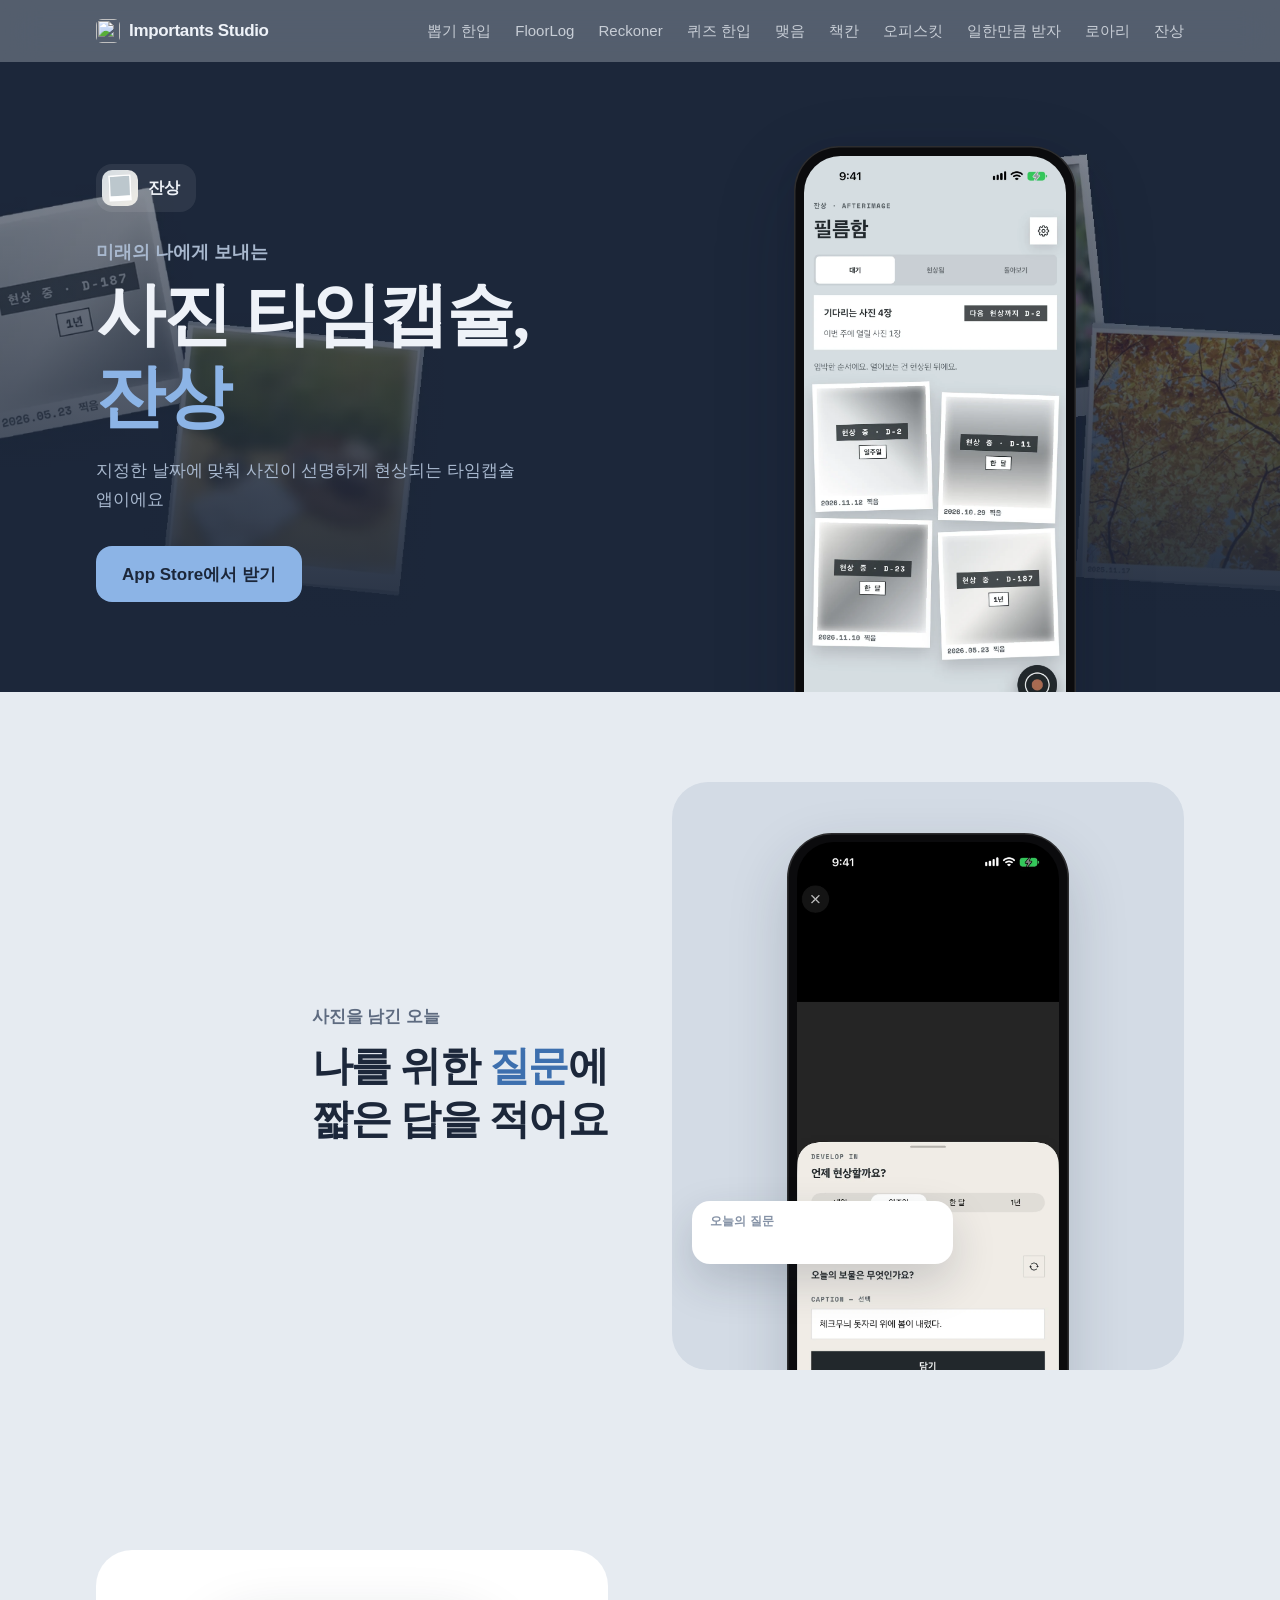
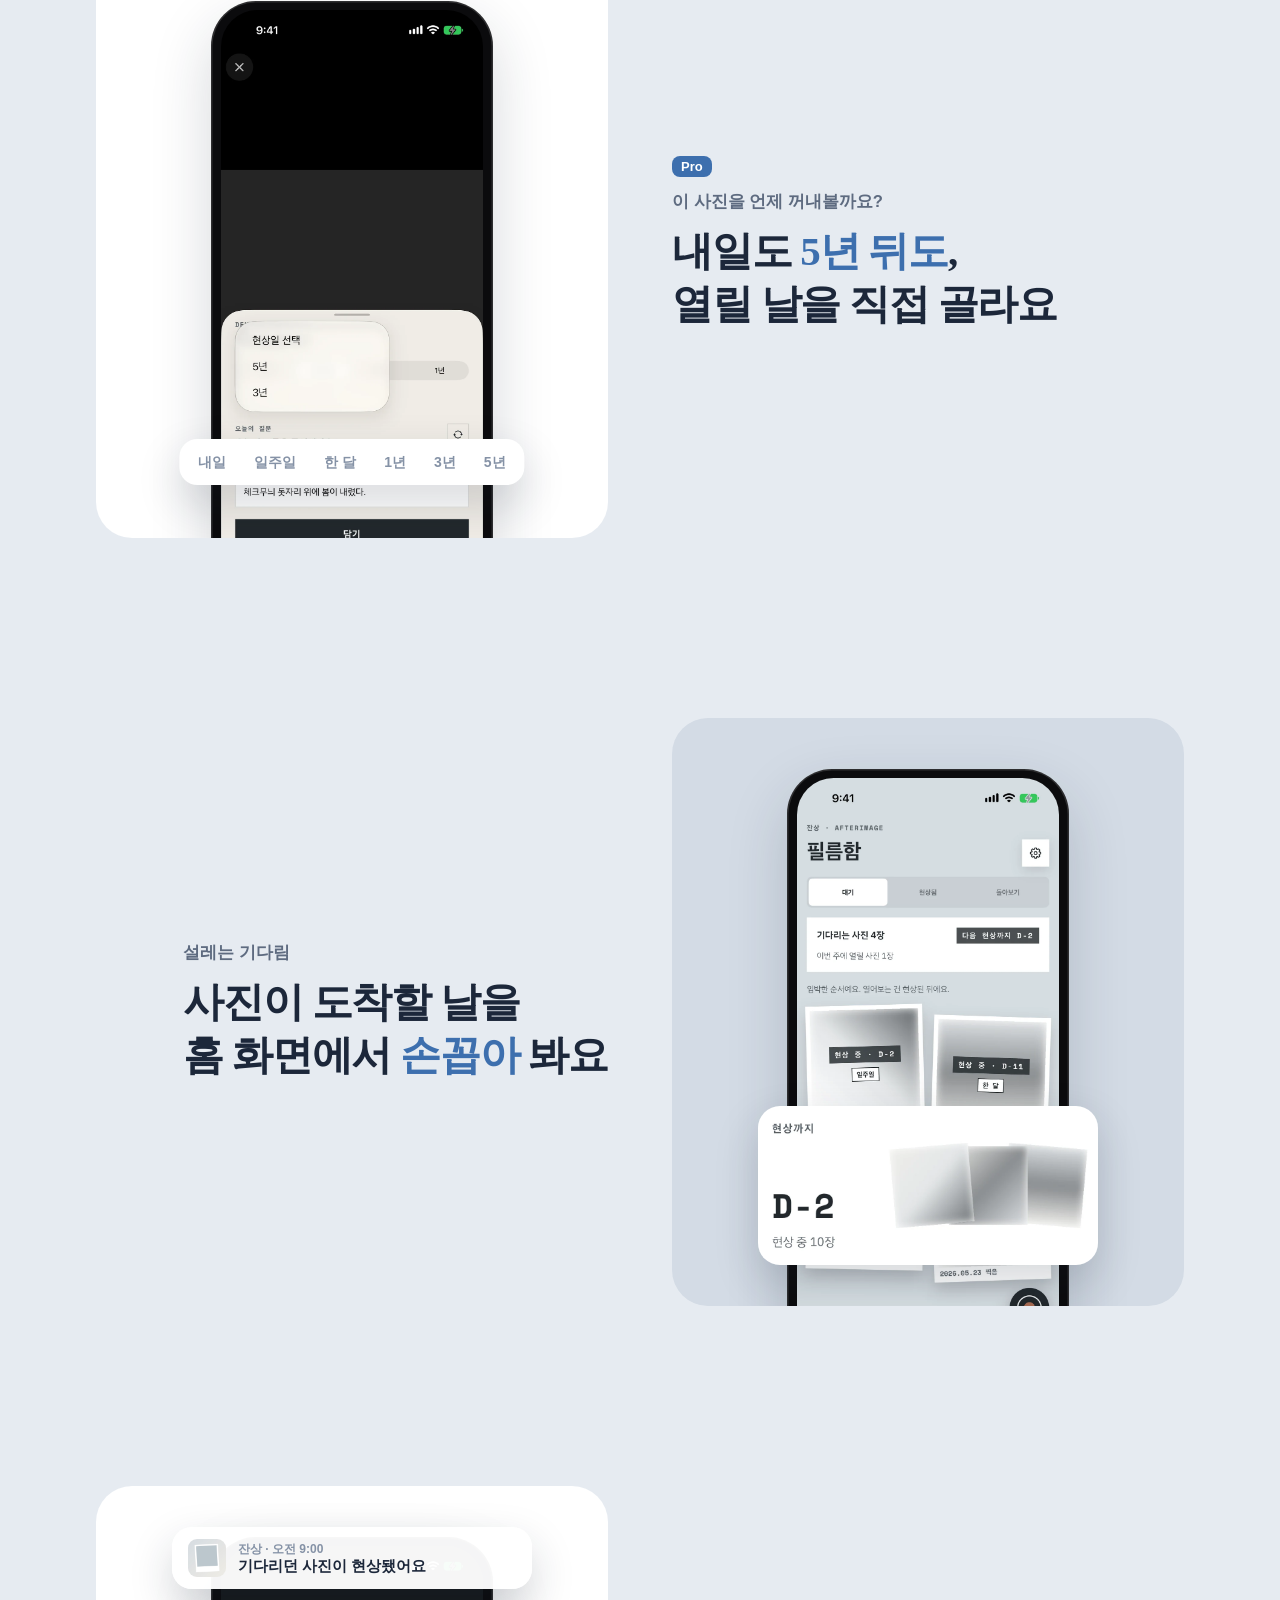
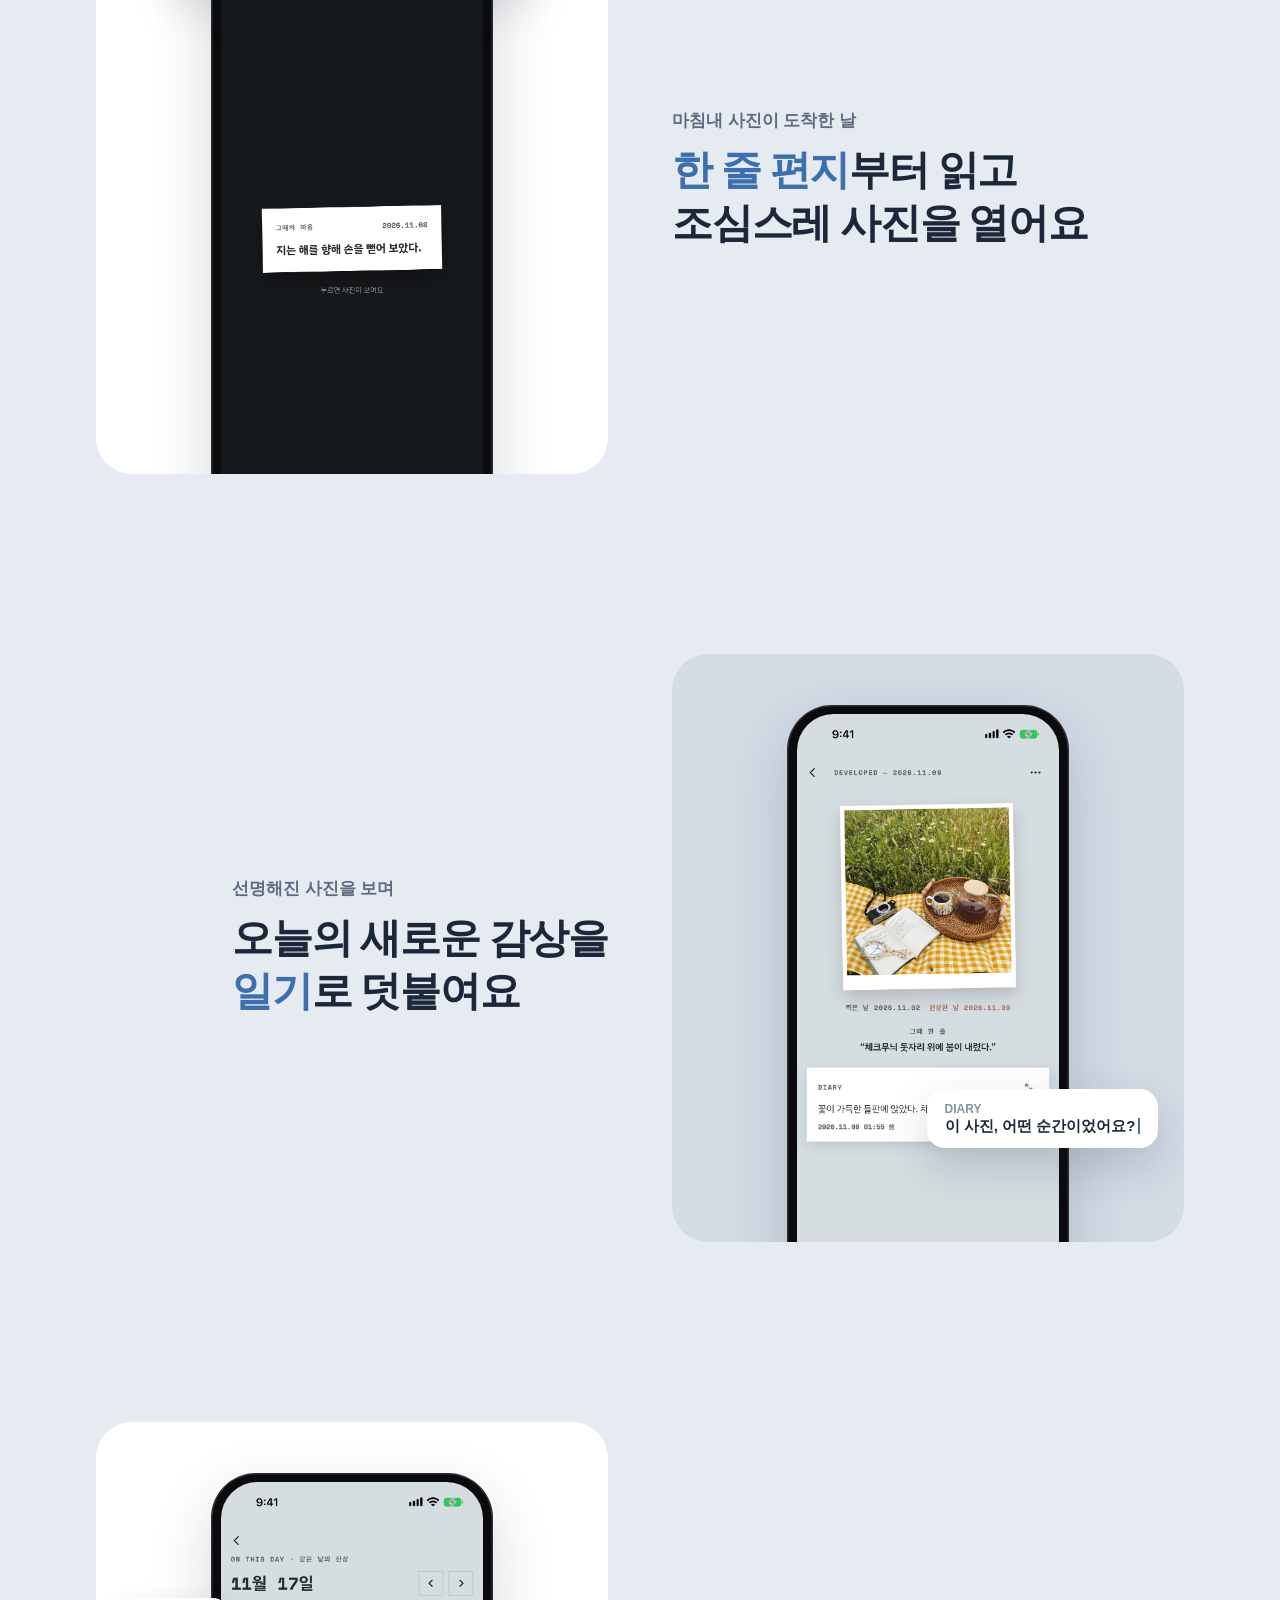
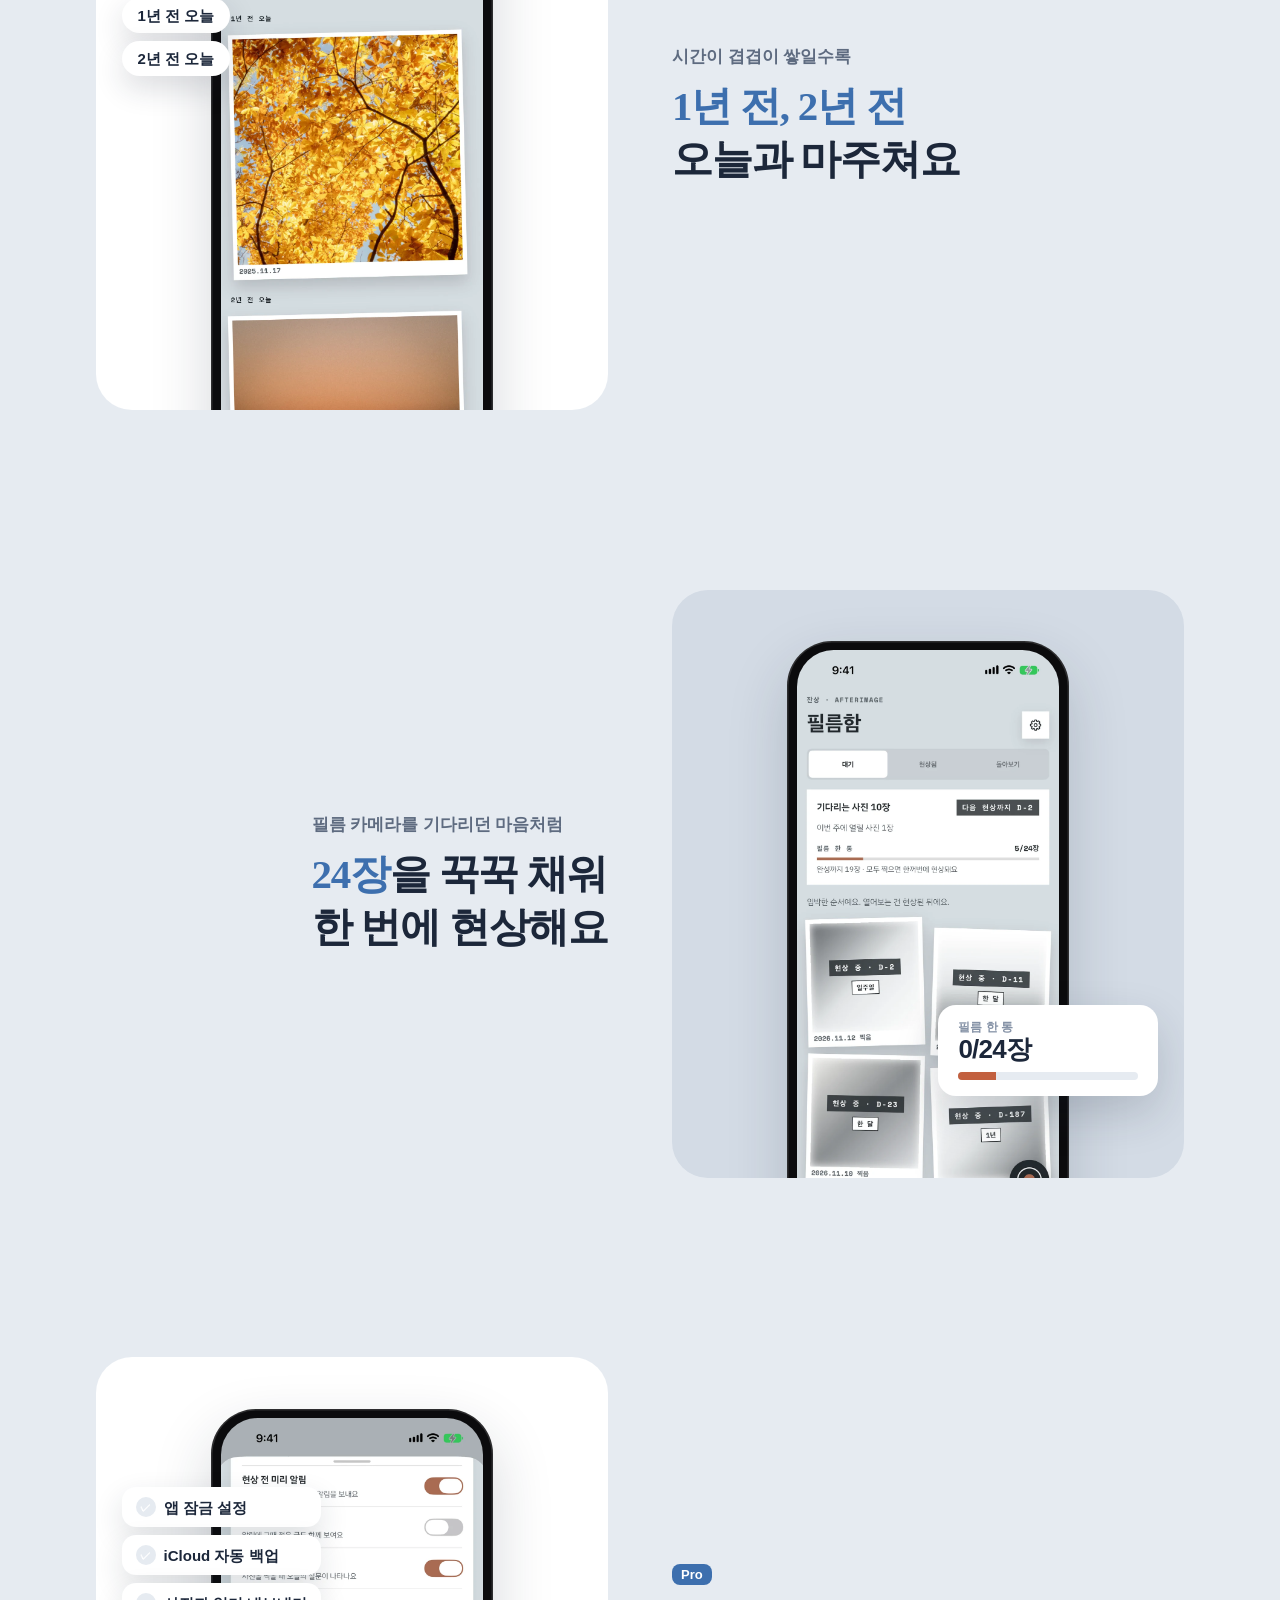
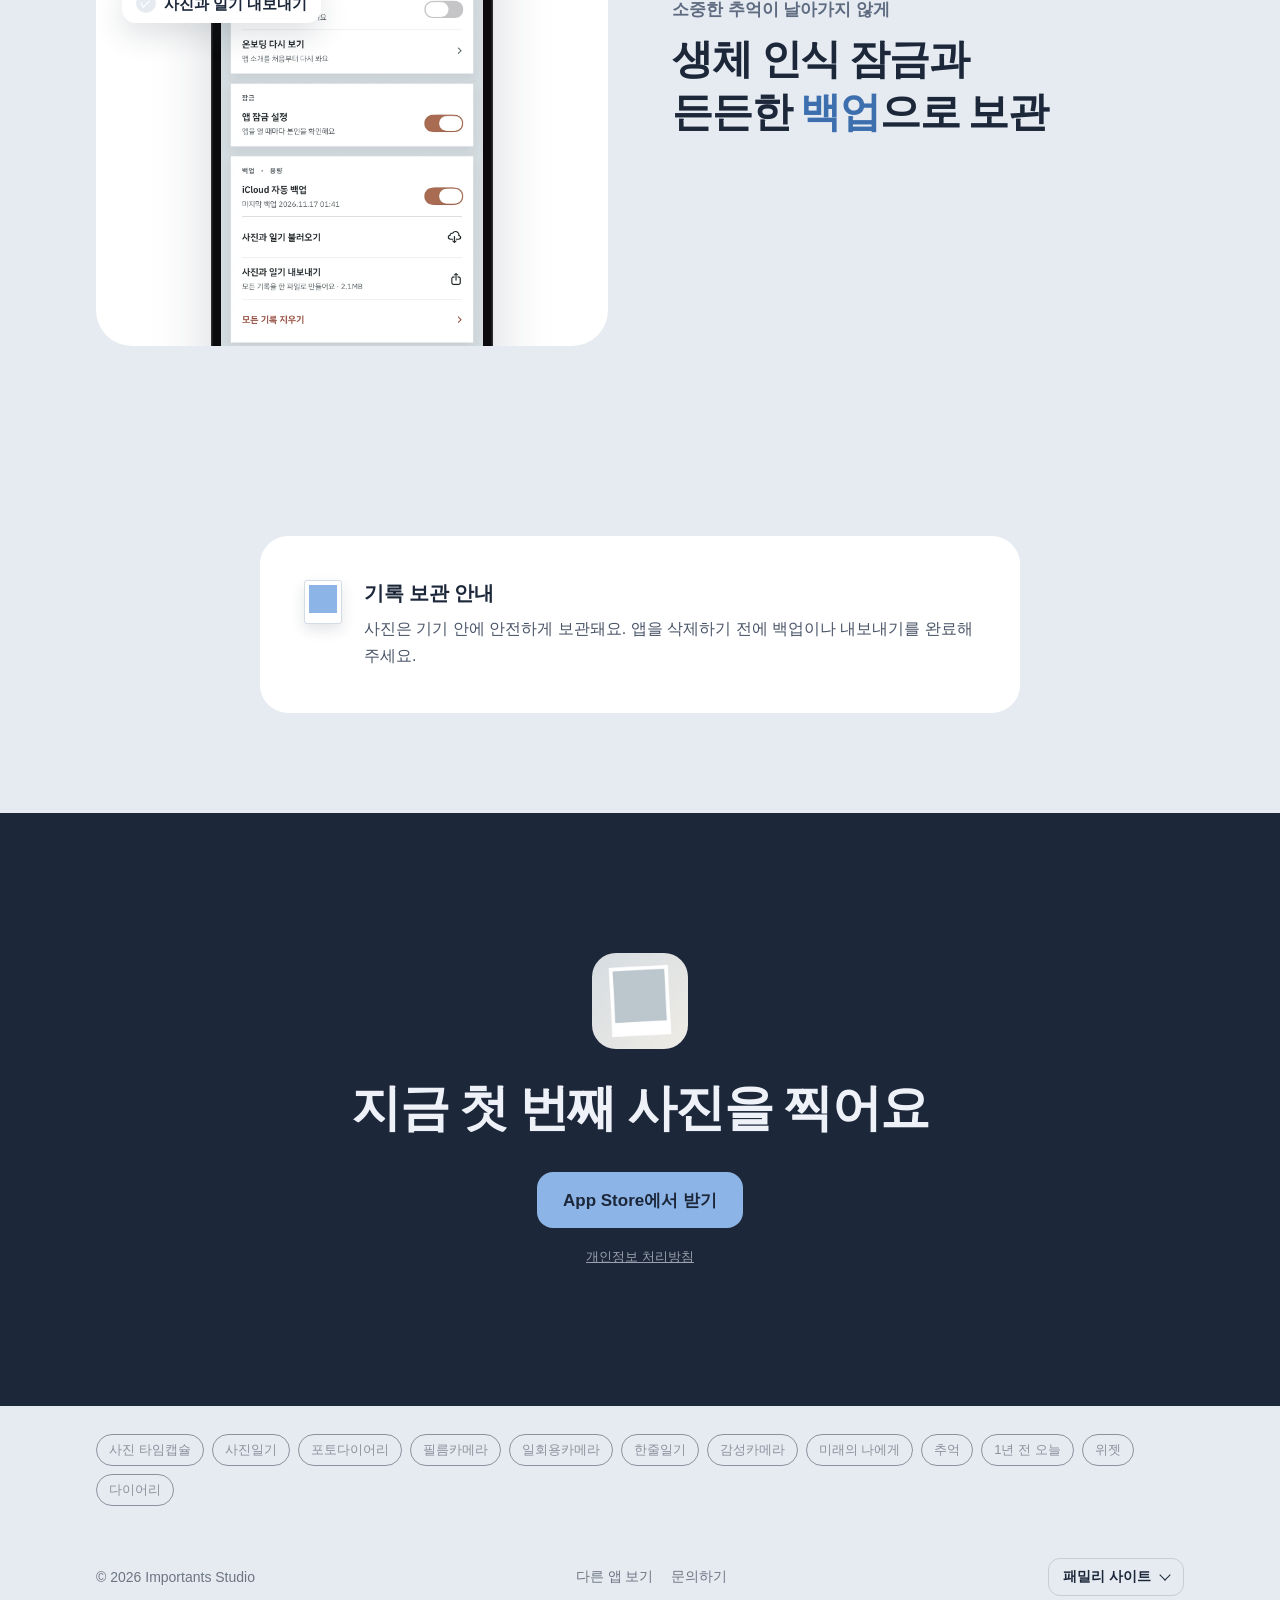
==== docs/afterimage/index.html @ 73d9b37a "잔상 소개 페이지 추가: 스토어 1.4.0 스크린샷과 같은 문장·화면, 첫 화면 헤더 배너 영상(로고 뺀 판), 현상(흐림→선명) 등장, 구간마다 움직임(오늘의 질문·기간·위젯·알" ====
<!doctype html><html lang="ko"><head><meta charset="utf-8"><meta name="viewport" content="width=device-width,initial-scale=1">
<title>사진 타임캡슐·사진일기·필름카메라 - 잔상</title><meta name="description" content="지정한 날짜에 사진이 현상되는 타임캡슐 앱이에요. 사진과 일기를 남기고 정해진 날에 확인해요."><link rel="canonical" href="https://apps.importants-studio.com/afterimage/"><meta name="robots" content="index,follow,max-image-preview:large">
<link rel="icon" href="/favicon.png" sizes="192x192"><link rel="icon" href="/favicon.ico" sizes="any"><link rel="apple-touch-icon" href="/apple-touch-icon.png"><link rel="alternate" type="application/rss+xml" title="Importants Studio" href="https://apps.importants-studio.com/rss.xml">
<meta name="google-site-verification" content="koOMRo2JDy2tYC3209-hGt-GuuK_Lr7ivLuVERYfKBc">
<meta name="naver-site-verification" content="a9b602e1286b3ce70b0e9754a7afbd7effcd1ab8">
<meta property="og:type" content="website"><meta property="og:locale" content="ko_KR"><meta property="og:site_name" content="Importants Studio"><meta property="og:title" content="사진 타임캡슐·사진일기·필름카메라 - 잔상"><meta property="og:description" content="지정한 날짜에 사진이 현상되는 타임캡슐 앱이에요. 사진과 일기를 남기고 정해진 날에 확인해요."><meta property="og:url" content="https://apps.importants-studio.com/afterimage/">
<meta property="og:image" content="https://apps.importants-studio.com/afterimage/og.png"><meta property="og:image:width" content="1200"><meta property="og:image:height" content="630"><meta name="twitter:card" content="summary_large_image"><meta name="twitter:title" content="사진 타임캡슐·사진일기·필름카메라 - 잔상"><meta name="twitter:description" content="지정한 날짜에 사진이 현상되는 타임캡슐 앱이에요. 사진과 일기를 남기고 정해진 날에 확인해요."><meta name="twitter:image" content="https://apps.importants-studio.com/afterimage/og.png">
<meta name="keywords" content="사진 타임캡슐, 사진일기, 포토다이어리, 필름카메라, 일회용카메라, 한줄일기, 감성카메라, 미래의 나에게, 추억, 1년 전 오늘, 위젯, 다이어리"><script type="application/ld+json">{"@context": "https://schema.org", "@type": "SoftwareApplication", "name": "잔상 - 타임캡슐, 사진일기", "alternateName": "잔상", "operatingSystem": "iOS", "applicationCategory": "PhotographyApplication", "description": "지정한 날짜에 사진이 현상되는 타임캡슐 앱이에요. 사진과 일기를 남기고 정해진 날에 확인해요.", "keywords": "사진 타임캡슐, 사진일기, 포토다이어리, 필름카메라, 일회용카메라, 한줄일기, 감성카메라, 미래의 나에게, 추억, 1년 전 오늘, 위젯, 다이어리", "image": "https://apps.importants-studio.com/afterimage/icon.png", "screenshot": ["https://apps.importants-studio.com/afterimage/s1_pending.webp", "https://apps.importants-studio.com/afterimage/s1_fan.webp"], "url": "https://apps.importants-studio.com/afterimage/", "installUrl": "https://apps.apple.com/kr/app/%EC%9E%94%EC%83%81-%ED%83%80%EC%9E%84%EC%BA%A1%EC%8A%90-%EC%82%AC%EC%A7%84%EC%9D%BC%EA%B8%B0/id6779294228", "publisher": {"@type": "Organization", "name": "Importants Studio", "url": "https://apps.importants-studio.com"}, "offers": {"@type": "Offer", "price": "0", "priceCurrency": "KRW"}, "aggregateRating": {"@type": "AggregateRating", "ratingValue": 5, "ratingCount": 1, "bestRating": 5, "worstRating": 1}}</script><script type="application/ld+json">{"@context": "https://schema.org", "@type": "BreadcrumbList", "itemListElement": [{"@type": "ListItem", "position": 1, "name": "Importants Studio", "item": "https://apps.importants-studio.com/"}, {"@type": "ListItem", "position": 2, "name": "잔상", "item": "https://apps.importants-studio.com/afterimage/"}]}</script>
<meta name="apple-itunes-app" content="app-id=6779294228">
<script async src="https://www.googletagmanager.com/gtag/js?id=G-YR3RMTS5JD"></script><script>window.dataLayer=window.dataLayer||[];function gtag(){dataLayer.push(arguments)}gtag("js",new Date());gtag("config","G-YR3RMTS5JD");</script><style>*{box-sizing:border-box}html{scroll-behavior:smooth}body{margin:0;-webkit-font-smoothing:antialiased;word-break:keep-all;overflow-x:hidden}
a{color:inherit;text-decoration:none}img{display:block;max-width:100%}.in{max-width:1200px;margin:0 auto;padding:0 clamp(20px,5vw,56px)}
nav{position:sticky;top:0;z-index:30;backdrop-filter:saturate(180%) blur(18px);-webkit-backdrop-filter:saturate(180%) blur(18px)}
.brand{display:inline-flex;align-items:center;gap:9px}.brand img{width:24px;height:24px;border-radius:6px}nav .in{display:flex;align-items:center;justify-content:space-between;height:62px}nav b{font-size:17px;letter-spacing:-.02em}nav .links{display:flex;gap:24px;font-size:15px;opacity:.75}
.phone{position:relative;width:var(--w,280px);height:auto!important;align-self:flex-start;justify-self:center;aspect-ratio:1320/2868;border-radius:calc(var(--w,280px)*.16);background:#0b0b0d;padding:calc(var(--w,280px)*.034);box-shadow:0 30px 80px rgba(17,24,39,.22),0 8px 20px rgba(17,24,39,.10);flex:none}
.phone img{width:100%;height:100%;object-fit:cover;border-radius:calc(var(--w,280px)*.13)}.phone.land{aspect-ratio:2868/1320;border-radius:calc(var(--w,280px)*.075);padding:calc(var(--w,280px)*.016)}.phone.land img{border-radius:calc(var(--w,280px)*.06)}.phone:before{content:"";position:absolute;inset:0;border-radius:inherit;box-shadow:inset 0 0 0 1.5px rgba(255,255,255,.14);pointer-events:none}.photo{max-width:1088px;width:calc(100% - 2*clamp(20px,5vw,56px));margin:0 auto clamp(64px,8vw,110px);border-radius:clamp(24px,3vw,40px);overflow:hidden;aspect-ratio:21/9}.photo img{width:100%;height:100%;object-fit:cover}@media(max-width:700px){.photo{aspect-ratio:4/3}}.kw{display:flex;flex-wrap:wrap;gap:8px;padding-top:28px;padding-bottom:8px}.kw span{font-size:13px;padding:6px 12px;border-radius:999px;border:1px solid currentColor;opacity:.45}.fx{position:absolute;z-index:3;font-weight:800;font-size:15px;line-height:1;padding:10px 15px;border-radius:999px;background:#fff;color:#1b1b1b;box-shadow:0 8px 22px rgba(0,0,0,.12);white-space:nowrap;animation:fxbob 4.6s ease-in-out infinite}@keyframes fxbob{0%,100%{transform:translateY(0) rotate(-2deg)}50%{transform:translateY(-12px) rotate(2deg)}}@keyframes fxpop{0%{opacity:0;transform:scale(.4)}70%{transform:scale(1.08)}100%{opacity:1;transform:none}}@media(max-width:640px){.fx{font-size:12px;padding:8px 11px}.hstats{display:grid!important;grid-template-columns:repeat(3,1fr);gap:12px!important}.hstats b{font-size:16px!important}.hstats span{font-size:12px!important}}.fade{-webkit-mask-image:linear-gradient(#000 70%,transparent);mask-image:linear-gradient(#000 70%,transparent)}
.btn{display:inline-flex;align-items:center;justify-content:center;height:56px;padding:0 26px;border-radius:16px;font-weight:700;font-size:17px;transition:transform .15s;cursor:pointer;border:0;font-family:inherit}.btn:active{transform:scale(.96)}
.btn.soon{background:rgba(0,0,0,.07);color:#6b7684;cursor:default}
footer{padding:44px 0 60px;font-size:14px}footer .in{display:flex;gap:20px;flex-wrap:wrap;justify-content:space-between;align-items:center}footer .in>span,footer .links{opacity:.6}footer .links{display:flex;gap:18px}.fam{position:relative;align-self:flex-start}.fam summary{list-style:none;cursor:pointer;display:inline-flex;align-items:center;gap:10px;padding:9px 14px;border:1px solid rgba(127,127,127,.28);border-radius:12px;font-size:14px;font-weight:700;color:inherit;user-select:none}.fam summary::-webkit-details-marker{display:none}.fam summary::after{content:"";width:7px;height:7px;border-right:1.6px solid currentColor;border-bottom:1.6px solid currentColor;transform:translateY(-2px) rotate(45deg);transition:transform .2s}.fam[open] summary::after{transform:translateY(2px) rotate(-135deg)}.fam ul{position:absolute;left:0;bottom:calc(100% + 8px);margin:0;padding:6px;list-style:none;min-width:168px;background:#fff;color:#16181D;border-radius:14px;box-shadow:0 12px 36px -8px rgba(0,0,0,.25),0 0 0 1px rgba(0,0,0,.05);z-index:40}.fam li a{display:flex;justify-content:space-between;gap:16px;padding:10px 12px;border-radius:9px;font-size:14px;font-weight:600;opacity:1}.fam li a:hover{background:#F2F3F5}.fam li.sep{height:1px;margin:6px 8px;background:#ECEBE7}.fam ul{max-height:min(70vh,560px);overflow:auto}.fam li a[aria-current]{font-weight:800}.fam li a[aria-current]::after{content:"";width:6px;height:6px;border-radius:50%;background:currentColor;align-self:center}
.r{opacity:0;transform:translateY(36px);transition:opacity .9s cubic-bezier(.2,.7,.2,1),transform .9s cubic-bezier(.2,.7,.2,1)}.r.on{opacity:1;transform:none}.d1{transition-delay:.12s}.d2{transition-delay:.24s}.d3{transition-delay:.36s}
@media(prefers-reduced-motion:reduce){.r{opacity:1;transform:none;transition:none}*{animation:none!important}}
@media(min-width:641px){footer .fam ul{left:auto;right:0}}@media(max-width:640px){nav .links{display:none}}@media(min-width:1700px){body{zoom:1.15}}@media(min-width:1950px){body{zoom:1.3}}@media(min-width:2250px){body{zoom:1.5}}@media(min-width:2800px){body{zoom:1.75}}@import url('https://fonts.googleapis.com/css2?family=Nanum+Myeongjo:wght@700;800&display=swap');@import url('https://cdn.jsdelivr.net/gh/orioncactus/pretendard@v1.3.9/dist/web/variable/pretendardvariable-dynamic-subset.min.css');body{font-family:"Pretendard Variable",Pretendard,sans-serif;background:#E6EBF1;color:#1C273A}nav{background:rgba(28,39,58,.72);color:#EEF2F8}
h1,h2,h3{font-family:"Nanum Myeongjo",serif}em{font-style:normal;color:#3D6FAE}.dark em{color:#8CB4E6}
.btn.main,.btn.soon{background:#8CB4E6;color:#1C273A;opacity:1}
/* 현상: 흐림 → 선명(한 번) */
.r{opacity:0;filter:blur(14px);transform:none;transition:opacity 1.2s ease,filter 1.4s ease}.r.on{opacity:1;filter:blur(0)}
.vis .phone img{filter:blur(18px);transition:filter 1.8s ease .3s}.vis.on .phone img{filter:blur(0)}
.hero{position:relative;background:#1C273A;color:#EEF2F8;overflow:hidden;padding:clamp(40px,6vh,72px) 0 0}
.hero video,.hero .poster{position:absolute;inset:0;width:100%;height:100%;object-fit:cover;opacity:.45;pointer-events:none}.hero .poster{background:#1C273A center/cover no-repeat}
.hero:after{content:"";position:absolute;inset:0;background:linear-gradient(180deg,rgba(28,39,58,.25),rgba(28,39,58,.8) 70%,#1C273A);pointer-events:none}
.hero .in{position:relative;z-index:1;display:grid;grid-template-columns:1.05fr .95fr;gap:40px;align-items:end}
.chip{display:inline-flex;align-items:center;gap:10px;font-weight:800;font-size:16px;background:rgba(255,255,255,.08);padding:6px 16px 6px 6px;border-radius:16px;backdrop-filter:blur(8px)}.chip img{width:36px;height:36px;border-radius:10px}
.hero .k{display:block;font-size:clamp(17px,1.4vw,20px);color:#A8B8CE;font-weight:600;margin:28px 0 10px}
.hero h1{font-size:clamp(40px,5.4vw,76px);line-height:1.18;letter-spacing:-.03em;font-weight:800;margin:0 0 20px}
.hero p{font-size:clamp(16px,1.3vw,19px);line-height:1.7;color:#A8B8CE;margin:0 0 32px;max-width:470px}.hero .tx{padding-bottom:clamp(64px,10vh,120px)}
.hero .vis{position:relative;height:clamp(500px,64vh,640px);display:flex;justify-content:center}.hero .vis .phone{--w:clamp(240px,22vw,300px);position:absolute;top:30px;animation:aifl 8s ease-in-out infinite}@keyframes aifl{50%{transform:translateY(-12px)}}
.hero .h1l{display:block;opacity:0;filter:blur(16px);transition:opacity 1.3s,filter 1.5s}.hero .on .h1l{opacity:1;filter:blur(0)}.hero .on .h1l+.h1l{transition-delay:.45s}
.feat{padding:clamp(56px,7vw,100px) 0}.feat .in{display:grid;grid-template-columns:1fr 1fr;gap:clamp(24px,5vw,80px);align-items:center}.feat.rev .tx{order:2}.feat .tx{max-width:480px;justify-self:end}.feat.rev .tx{justify-self:start}
.feat .k{font-size:clamp(16px,1.3vw,19px);color:#5E6B80;font-weight:600;margin:0 0 12px;display:block}.feat h3{font-size:clamp(28px,3.2vw,44px);line-height:1.3;letter-spacing:-.03em;font-weight:800;margin:0}
.pro{display:inline-block;font-size:13px;font-weight:800;color:#fff;background:#3D6FAE;border-radius:8px;padding:3px 9px;margin-bottom:14px}
.feat .vis{position:relative;display:flex;justify-content:center;background:#fff;border-radius:36px;padding:clamp(32px,4vw,56px) 0 0;overflow:hidden;height:clamp(440px,46vw,620px)}.feat .phone{--w:clamp(230px,22vw,300px);box-shadow:0 24px 60px rgba(28,39,58,.18)}
.feat:nth-of-type(odd) .vis{background:#D3DBE5}
.fx{position:absolute;z-index:3;background:#fff;color:#1C273A;border-radius:18px;padding:12px 16px;box-shadow:0 18px 44px rgba(28,39,58,.18);font-size:15px;font-weight:700;white-space:nowrap;transition:opacity 1.2s ease 1.2s,filter 1.4s ease 1.2s;animation:none}
.vis:not(.on) .fx{opacity:0;filter:blur(10px)}.fx small{display:block;font-size:12px;color:#8592A6;font-weight:600;margin-bottom:3px}.fx .big{font-size:26px;font-weight:900;letter-spacing:-.03em;font-variant-numeric:tabular-nums}
/* 오늘의 질문: 질문이 흐려졌다 선명해지며 바뀜 */
.fx.q{left:4%;bottom:18%;padding:14px 18px}.rot{position:relative;display:block;width:15em;height:1.35em}.rot b{position:absolute;left:0;top:0;opacity:0;animation:airot 14s infinite;animation-delay:calc(var(--i)*3.5s)}@keyframes airot{0%{opacity:0;filter:blur(6px)}4%,22%{opacity:1;filter:blur(0)}27%,100%{opacity:0;filter:blur(6px)}}
/* 기간: 내일 → 5년 차례로 켜짐 */
.fx.per{left:50%;bottom:9%;transform:translateX(-50%);display:flex;gap:6px;padding:8px}.fx.per span{padding:8px 11px;border-radius:12px;font-size:14px;color:#8592A6;animation:aiper 9s infinite;animation-delay:calc(var(--i)*1.2s)}@keyframes aiper{0%,2%{background:transparent;color:#8592A6}6%,14%{background:#1C273A;color:#fff}20%,100%{background:transparent;color:#8592A6}}
/* 위젯: 홈 화면 위젯이 떠오름 */
.fx.wd{left:50%;bottom:7%;width:min(78%,340px);transform:translateX(-50%);padding:0;border-radius:22px;overflow:hidden;background:transparent;animation:aiwd 7s ease-in-out 2.4s infinite}.fx.wd img{width:100%}@keyframes aiwd{50%{transform:translate(-50%,-10px)}}
/* 알림: 위에서 내려왔다 올라감 */
.fx.nt{left:50%;top:7%;width:min(84%,360px);transform:translateX(-50%);display:flex;align-items:center;gap:12px;border-radius:20px;background:rgba(255,255,255,.96);animation:aint 6.5s ease-in-out 2s infinite}.fx.nt .ic img{width:38px;height:38px;border-radius:9px}.fx.nt span{white-space:normal}@keyframes aint{0%{transform:translate(-50%,-130%);opacity:0}12%,70%{transform:translate(-50%,0);opacity:1}82%,100%{transform:translate(-50%,-130%);opacity:0}}
/* 일기: 깜빡이는 입력 막대 */
.fx.dy{right:5%;bottom:16%;padding:14px 18px;font-weight:600}.cr{display:inline-block;width:2px;height:1.05em;margin-left:3px;vertical-align:-3px;background:#3D6FAE;animation:aicr 1s steps(1) infinite}@keyframes aicr{50%{opacity:0}}
/* 같은 날: 1년 전 → 2년 전 */
.fx.yr{left:5%;top:30%;display:flex;flex-direction:column;gap:8px;background:transparent;box-shadow:none;padding:0}.fx.yr span{background:#fff;border-radius:999px;padding:10px 16px;box-shadow:0 12px 30px rgba(28,39,58,.16)}.fx.yr .y1{animation:aiy 7s infinite}.fx.yr .y2{animation:aiy 7s 1.4s infinite}@keyframes aiy{0%{opacity:0;filter:blur(6px)}10%,75%{opacity:1;filter:blur(0)}90%,100%{opacity:0;filter:blur(6px)}}
/* 필름 한 통: 0 → 5/24장 */
.fx.rl{right:5%;bottom:14%;width:220px;padding:16px 20px}.fx.rl .bar{display:block;height:8px;border-radius:4px;background:#E6EBF1;margin-top:10px;overflow:hidden}.fx.rl .bar i{display:block;height:100%;width:0;background:#C2603F;transition:width 1.6s cubic-bezier(.2,.7,.2,1) 1.4s}.vis.on .fx.rl .bar i{width:20.8%}
/* 보관: 하나씩 체크 */
.fx.ck{left:5%;top:22%;display:flex;flex-direction:column;gap:8px;background:transparent;box-shadow:none;padding:0}.fx.ck span{background:#fff;border-radius:14px;padding:10px 14px;box-shadow:0 12px 30px rgba(28,39,58,.14);display:flex;align-items:center;gap:8px;animation:aick 7s infinite;animation-delay:calc(var(--i)*.6s)}.fx.ck b{width:20px;height:20px;border-radius:10px;background:#E6EBF1;color:#fff;font-size:11px;display:flex;align-items:center;justify-content:center;animation:aickb 7s infinite;animation-delay:calc(var(--i)*.6s)}
@keyframes aick{0%{opacity:0;filter:blur(6px)}8%,85%{opacity:1;filter:blur(0)}100%{opacity:0}}@keyframes aickb{0%,15%{background:#E6EBF1}25%,100%{background:#3D6FAE}}
.note{padding:clamp(56px,8vw,100px) 0}.note .card{max-width:760px;margin:0 auto;background:#fff;border-radius:28px;padding:clamp(28px,4vw,44px);display:grid;grid-template-columns:auto 1fr;gap:22px;align-items:start}
.note .pol{width:38px;height:44px;background:#fff;border:1px solid #D3DBE5;border-radius:3px;padding:4px 4px 10px;box-shadow:0 6px 14px rgba(28,39,58,.12)}.note .pol i{display:block;width:100%;height:100%;background:#8CB4E6;animation:aipol 5s ease-in-out infinite}@keyframes aipol{0%,100%{filter:blur(4px);opacity:.5}50%{filter:blur(0);opacity:1}}
.note h3{margin:0 0 8px;font-size:20px;font-weight:800}.note p{margin:0;line-height:1.7;color:#4A5568}
.end{position:relative;overflow:hidden;text-align:center;padding:clamp(90px,11vw,140px) 24px;background:#1C273A;color:#EEF2F8}.end img{position:relative;width:96px;height:96px;border-radius:24px;margin:0 auto 26px}
.end h2{position:relative;font-size:clamp(30px,4.2vw,50px);font-weight:800;letter-spacing:-.03em;margin:0 0 30px}.end small{position:relative;display:block;margin-top:20px;opacity:.6}.end small a{text-decoration:underline}.end .btn{position:relative}
@media(max-width:900px){.hero .in,.feat .in{grid-template-columns:minmax(0,1fr)}.hero .tx{padding-bottom:0}.hero .vis{height:520px}.hero .vis .phone{--w:230px}.feat.rev .tx{order:0}.feat .tx,.feat.rev .tx{justify-self:start}.feat .vis{height:460px}.feat .phone{--w:240px}.fx{font-size:13px}.fx.q,.fx.yr,.fx.ck{left:3%}.fx.dy,.fx.rl{right:3%}.rot{width:13em}.fx.per span{padding:6px 8px;font-size:12px}}
@media(prefers-reduced-motion:reduce){.hero video{display:none}.r,.hero .h1l,.vis .phone img,.fx{filter:none!important;opacity:1!important}}</style></head><body>
<nav class=""><div class="in"><a class="brand" href="https://importants-studio.com/"><img src="/mark.png" alt="" width="24" height="24"><b>Importants Studio</b></a><div class="links"><a href="/lucky-bite/">뽑기 한입</a><a href="/floorlog/">FloorLog</a><a href="/reckoner/">Reckoner</a><a href="/quiz-bite/">퀴즈 한입</a><a href="/maejeum/">맺음</a><a href="/chaekkan/">책칸</a><a href="/officekit/">오피스킷</a><a href="/fairlypaid/">일한만큼 받자</a><a href="/loary/">로아리</a><a href="/afterimage/">잔상</a></div></div></nav>
<header class="hero dark"><div class="poster" style="background-image:url(hero_poster.webp)"></div><video src="hero.mp4" poster="hero_poster.webp" autoplay muted loop playsinline preload="metadata" aria-hidden="true"></video>
<div class="in"><div class="tx r"><span class="chip"><img src="icon.png" alt="">잔상</span><span class="k">미래의 나에게 보내는</span><h1><span class="h1l">사진 타임캡슐,</span><span class="h1l"><em>잔상</em></span></h1><p>지정한 날짜에 맞춰 사진이 선명하게 현상되는 타임캡슐 앱이에요</p><a class="btn main storebtn" data-id="6779294228" data-slug="afterimage" href="https://apps.apple.com/kr/app/%EC%9E%94%EC%83%81-%ED%83%80%EC%9E%84%EC%BA%A1%EC%8A%90-%EC%82%AC%EC%A7%84%EC%9D%BC%EA%B8%B0/id6779294228">App Store에서 받기</a></div>
<div class="vis"><div class="phone " style=""><img src="s1_pending.webp" alt="대기 화면" loading="lazy"></div></div></div></header>
<section class="feat"><div class="in"><div class="tx r"><span class="k">사진을 남긴 오늘</span><h3>나를 위한 <em>질문</em>에<br>짧은 답을 적어요</h3></div><div class="vis"><div class="phone " style=""><img src="s2_sheet.webp" alt="사진을 남긴 오늘" loading="lazy"></div><div class="fx q"><small>오늘의 질문</small><span class="rot"><b style="--i:0">오늘 먹은 음식은 무엇인가요?</b><b style="--i:1">지금 손에 들고 있는 건 무엇인가요?</b><b style="--i:2">창밖 풍경은 어떤 모습인가요?</b><b style="--i:3">지금 마시는 음료는 무엇인가요?</b></span></div></div></div></section><section class="feat rev"><div class="in"><div class="tx r"><span class="pro">Pro</span><span class="k">이 사진을 언제 꺼내볼까요?</span><h3>내일도 <em>5년 뒤도</em>,<br>열릴 날을 직접 골라요</h3></div><div class="vis"><div class="phone " style=""><img src="s3_menu.webp" alt="이 사진을 언제 꺼내볼까요?" loading="lazy"></div><div class="fx per"><span style="--i:0">내일</span><span style="--i:1">일주일</span><span style="--i:2">한 달</span><span style="--i:3">1년</span><span style="--i:4">3년</span><span style="--i:5">5년</span></div></div></div></section><section class="feat"><div class="in"><div class="tx r"><span class="k">설레는 기다림</span><h3>사진이 도착할 날을<br>홈 화면에서 <em>손꼽아</em> 봐요</h3></div><div class="vis"><div class="phone " style=""><img src="s1_pending.webp" alt="설레는 기다림" loading="lazy"></div><div class="fx wd"><img src="widget.webp" alt="홈 화면 위젯"></div></div></div></section><section class="feat rev"><div class="in"><div class="tx r"><span class="k">마침내 사진이 도착한 날</span><h3><em>한 줄 편지</em>부터 읽고<br>조심스레 사진을 열어요</h3></div><div class="vis"><div class="phone " style=""><img src="s5_letter.webp" alt="마침내 사진이 도착한 날" loading="lazy"></div><div class="fx nt"><span class="ic"><img src="icon.png" alt=""></span><span><small>잔상 · 오전 9:00</small>기다리던 사진이 현상됐어요</span></div></div></div></section><section class="feat"><div class="in"><div class="tx r"><span class="k">선명해진 사진을 보며</span><h3>오늘의 새로운 감상을<br><em>일기</em>로 덧붙여요</h3></div><div class="vis"><div class="phone " style=""><img src="s6_detail.webp" alt="선명해진 사진을 보며" loading="lazy"></div><div class="fx dy"><small>DIARY</small><span>이 사진, 어떤 순간이었어요?<i class="cr"></i></span></div></div></div></section><section class="feat rev"><div class="in"><div class="tx r"><span class="k">시간이 겹겹이 쌓일수록</span><h3><em>1년 전, 2년 전</em><br>오늘과 마주쳐요</h3></div><div class="vis"><div class="phone " style=""><img src="s7_otd.webp" alt="시간이 겹겹이 쌓일수록" loading="lazy"></div><div class="fx yr"><span class="y1">1년 전 오늘</span><span class="y2">2년 전 오늘</span></div></div></div></section><section class="feat"><div class="in"><div class="tx r"><span class="k">필름 카메라를 기다리던 마음처럼</span><h3><em>24장</em>을 꾹꾹 채워<br>한 번에 현상해요</h3></div><div class="vis"><div class="phone " style=""><img src="s8_roll.webp" alt="필름 카메라를 기다리던 마음처럼" loading="lazy"></div><div class="fx rl"><small>필름 한 통</small><span class="big"><span class="n" data-to="5">0</span>/24장</span><span class="bar"><i></i></span></div></div></div></section><section class="feat rev"><div class="in"><div class="tx r"><span class="pro">Pro</span><span class="k">소중한 추억이 날아가지 않게</span><h3>생체 인식 잠금과<br>든든한 <em>백업</em>으로 보관</h3></div><div class="vis"><div class="phone " style=""><img src="s9_settings.webp" alt="소중한 추억이 날아가지 않게" loading="lazy"></div><div class="fx ck"><span style="--i:0"><b>✓</b>앱 잠금 설정</span><span style="--i:1"><b>✓</b>iCloud 자동 백업</span><span style="--i:2"><b>✓</b>사진과 일기 내보내기</span></div></div></div></section>
<section class="note"><div class="in"><div class="card r"><span class="pol"><i></i></span><div><h3>기록 보관 안내</h3><p>사진은 기기 안에 안전하게 보관돼요. 앱을 삭제하기 전에 백업이나 내보내기를 완료해 주세요.</p></div></div></div></section>
<section class="end dark r"><img src="icon.png" alt=""><h2>지금 첫 번째 사진을 찍어요</h2><a class="btn main storebtn" data-id="6779294228" data-slug="afterimage" href="https://apps.apple.com/kr/app/%EC%9E%94%EC%83%81-%ED%83%80%EC%9E%84%EC%BA%A1%EC%8A%90-%EC%82%AC%EC%A7%84%EC%9D%BC%EA%B8%B0/id6779294228">App Store에서 받기</a><small><a href="https://importants-studio.com/privacy/afterimage/">개인정보 처리방침</a></small></section><div class="in kw"><span>사진 타임캡슐</span><span>사진일기</span><span>포토다이어리</span><span>필름카메라</span><span>일회용카메라</span><span>한줄일기</span><span>감성카메라</span><span>미래의 나에게</span><span>추억</span><span>1년 전 오늘</span><span>위젯</span><span>다이어리</span></div>
<footer><div class="in"><span>© 2026 <a href="https://importants-studio.com/">Importants Studio</a></span><div class="links"><a href="/">다른 앱 보기</a><a href="https://importants-studio.com/contact/">문의하기</a></div><details class="fam"><summary>패밀리 사이트</summary><ul><li><a href="https://importants-studio.com/">홈페이지</a></li><li><a href="https://apps.importants-studio.com/" aria-current="page">앱 소개</a></li><li><a href="https://importants-studio.com/tools/">웹 도구</a></li><li><a href="https://importants-studio.com/blog/">블로그</a></li><li><a href="https://importants-studio.com/blogs/">정보 아카이브</a></li></ul></details></div></footer>
<script>document.addEventListener('DOMContentLoaded',()=>{const cu=new IntersectionObserver(es=>es.forEach(x=>{if(!x.isIntersecting)return;cu.unobserve(x.target);const el=x.target,to=+el.dataset.to,t0=performance.now(),f=t=>{const p=Math.min(1,(t-t0)/1300),v=Math.round(to*(1-Math.pow(1-p,3)));el.textContent=v.toLocaleString()+(el.dataset.sf||'');if(p<1)requestAnimationFrame(f)};requestAnimationFrame(f)}),{threshold:.5});if(!matchMedia('(prefers-reduced-motion: reduce)').matches)document.querySelectorAll('.hstats b,.stats b').forEach(b=>{const t=b.textContent.trim(),mm=t.match(/^([0-9][0-9,]*)(.*)$/);if(mm){b.dataset.to=mm[1].replace(/,/g,'');b.dataset.sf=mm[2];b.textContent='0'+mm[2];cu.observe(b)}});const o=new IntersectionObserver(es=>es.forEach(x=>{if(x.isIntersecting){x.target.classList.add('on');o.unobserve(x.target)}}),{threshold:.12});document.querySelectorAll('.r').forEach(n=>o.observe(n));const av=document.querySelectorAll('.vis');const ao=new IntersectionObserver(es=>es.forEach(x=>{if(!x.isIntersecting)return;ao.unobserve(x.target);x.target.classList.add('on');const n=x.target.querySelector('.n');if(n){const to=+n.dataset.to,t0=performance.now()+1400,f=t=>{const p=Math.max(0,Math.min(1,(t-t0)/1600));n.textContent=Math.round(to*(1-Math.pow(1-p,3)));if(p<1)requestAnimationFrame(f)};requestAnimationFrame(f)}}),{threshold:.3});av.forEach(v=>ao.observe(v));
const hv=document.querySelector('.hero video');if(hv&&matchMedia('(prefers-reduced-motion: reduce)').matches)hv.pause();});(()=>{const q=new URLSearchParams(location.search).get('from');if(q)try{sessionStorage.setItem('from',q)}catch(e){};let f=q;try{f=f||sessionStorage.getItem('from')}catch(e){};f=(f||'apps-site').replace(/[^a-z0-9-]/gi,'').slice(0,40);const PT="127198328";document.querySelectorAll('.storebtn').forEach(b=>{if(PT)b.href=`https://apps.apple.com/kr/app/apple-store/id${b.dataset.id}?pt=${PT}&ct=${f}&mt=8`;b.addEventListener('click',()=>{try{window.gtag&&gtag('event','store_click',{app:b.dataset.slug,from:f})}catch(e){}})})})();</script></body></html>
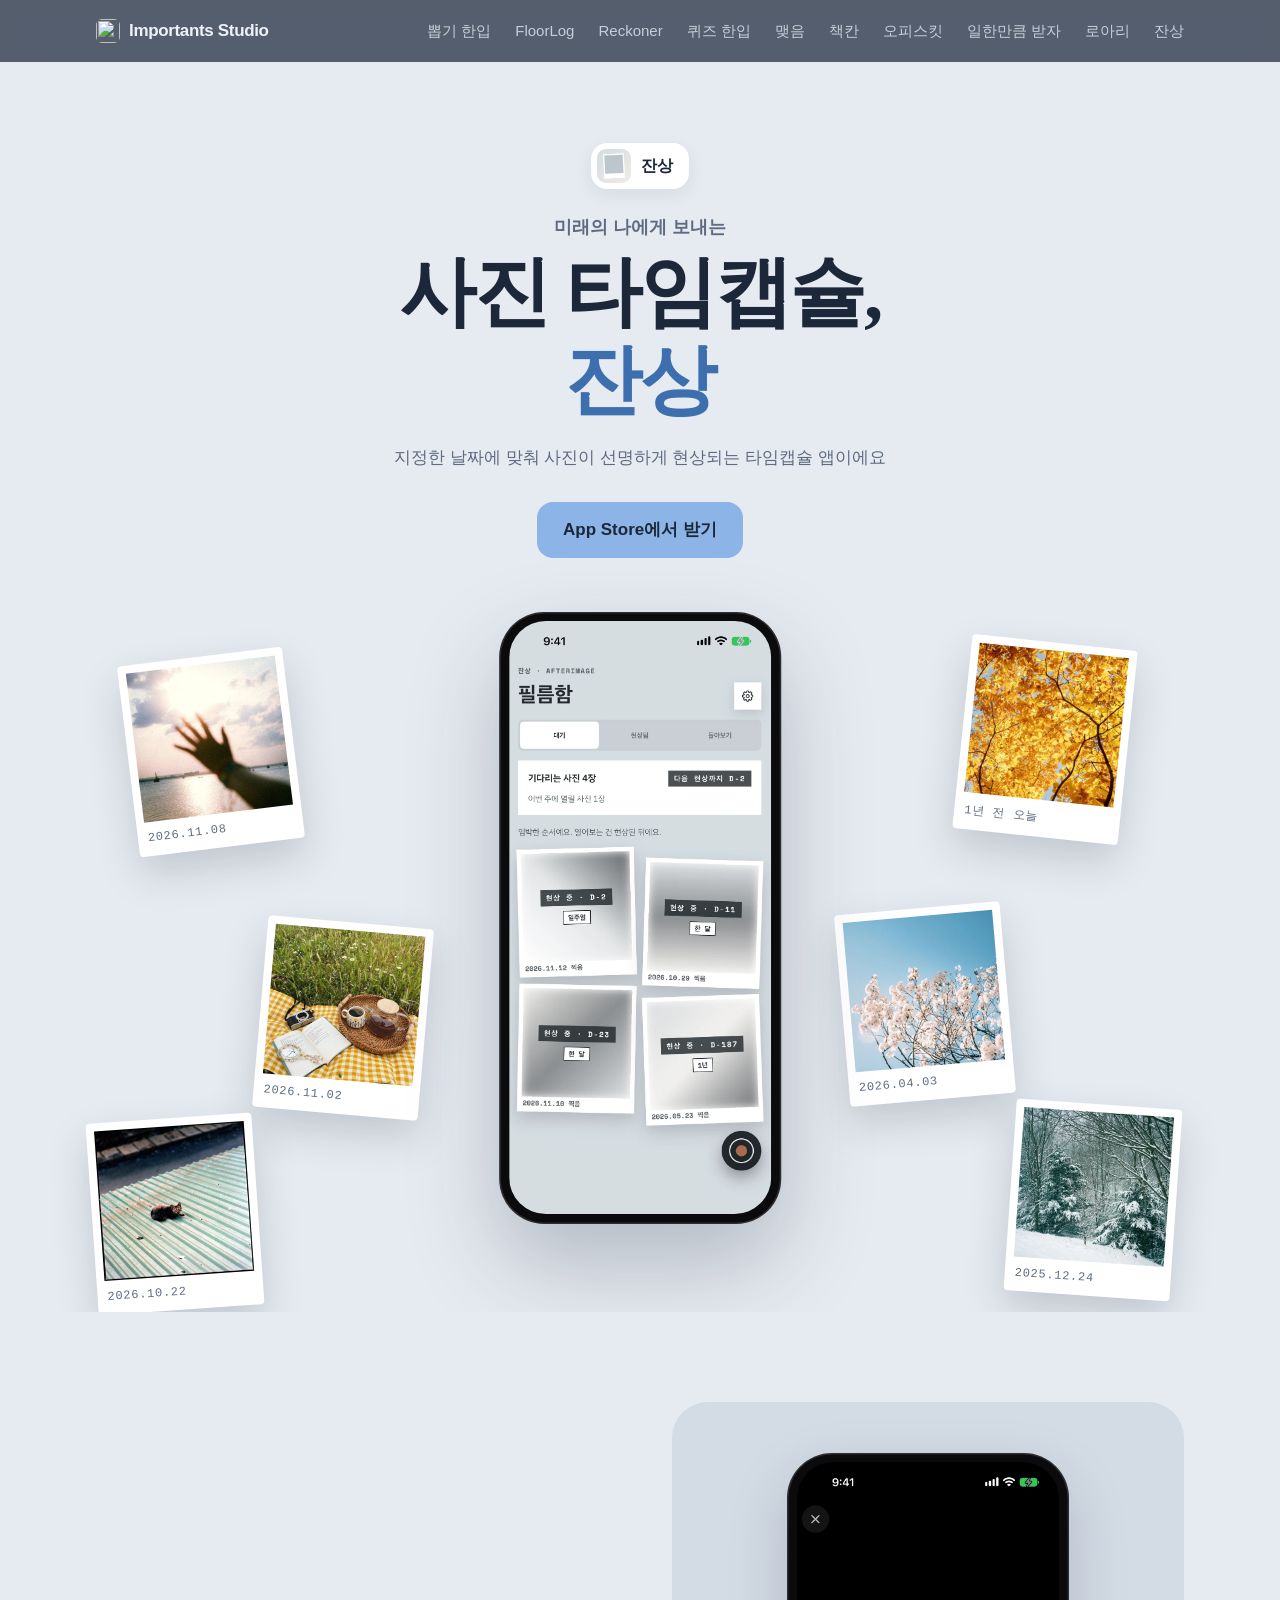
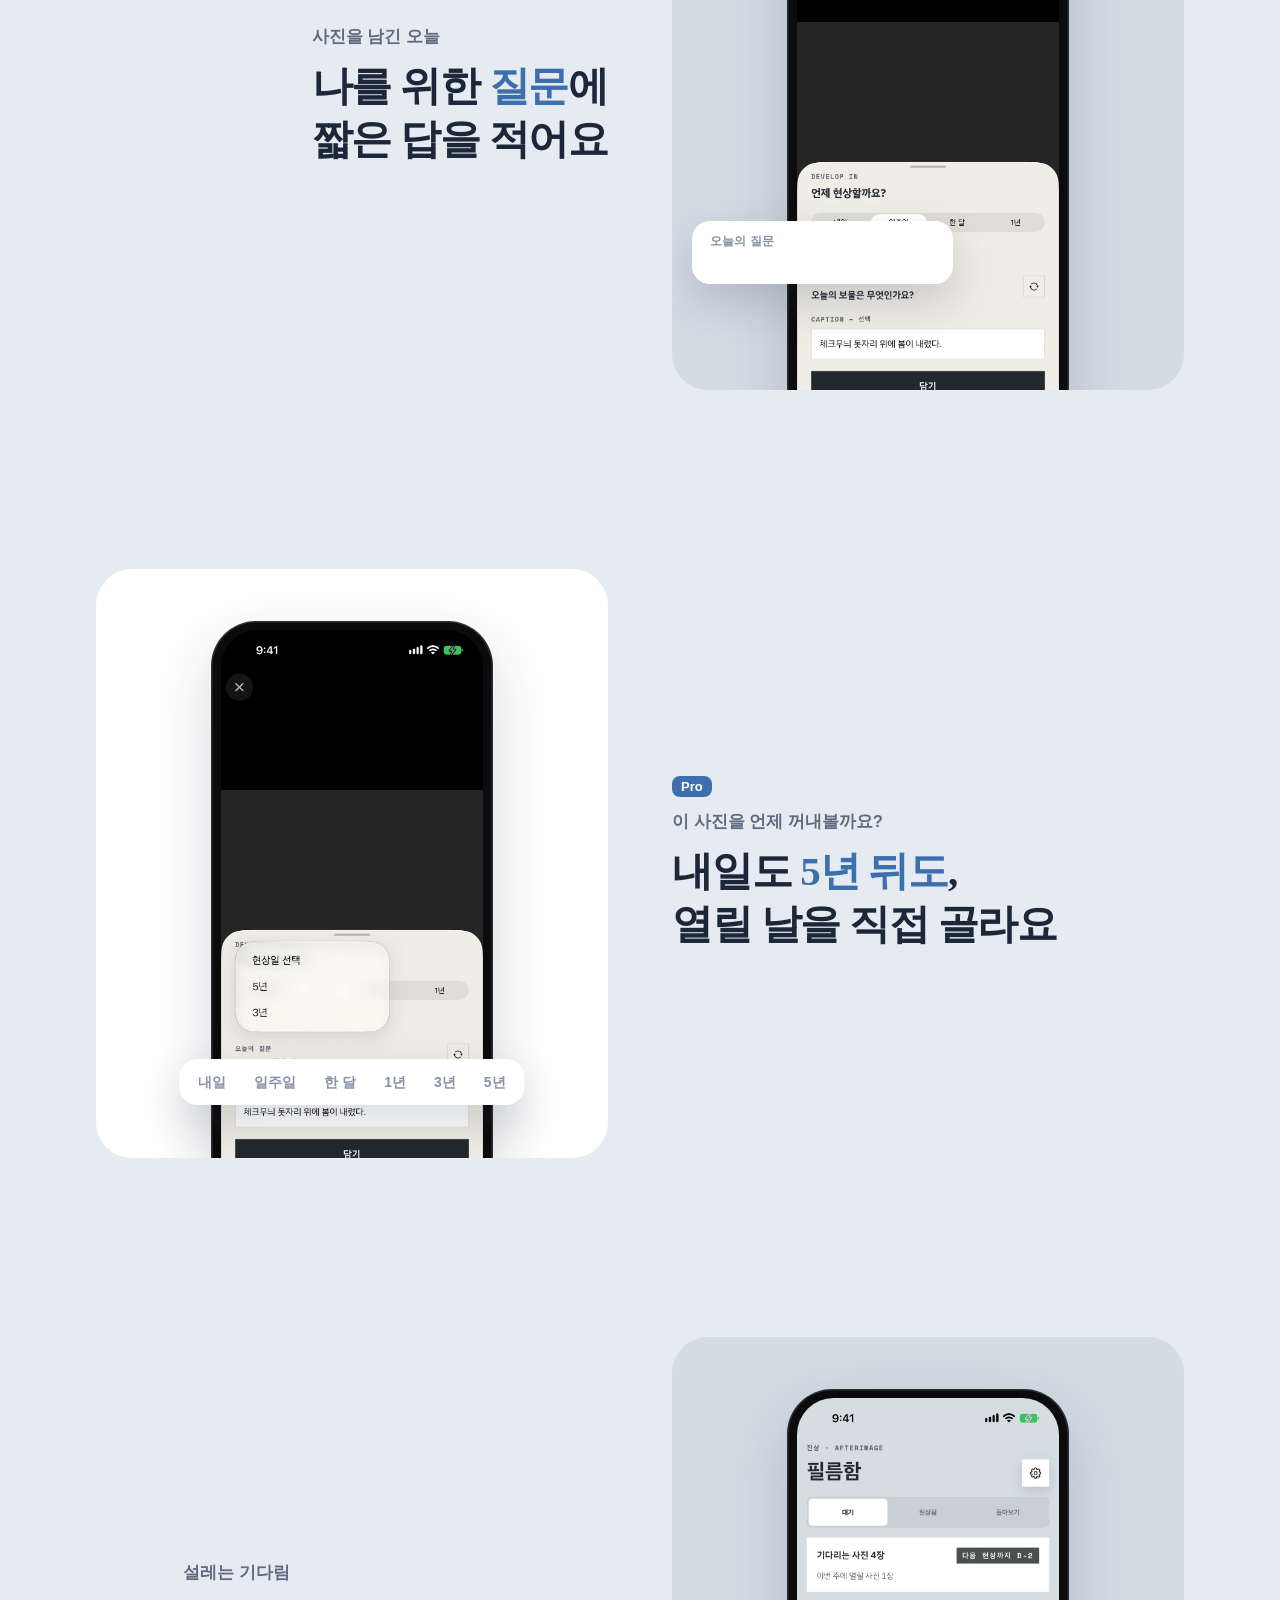
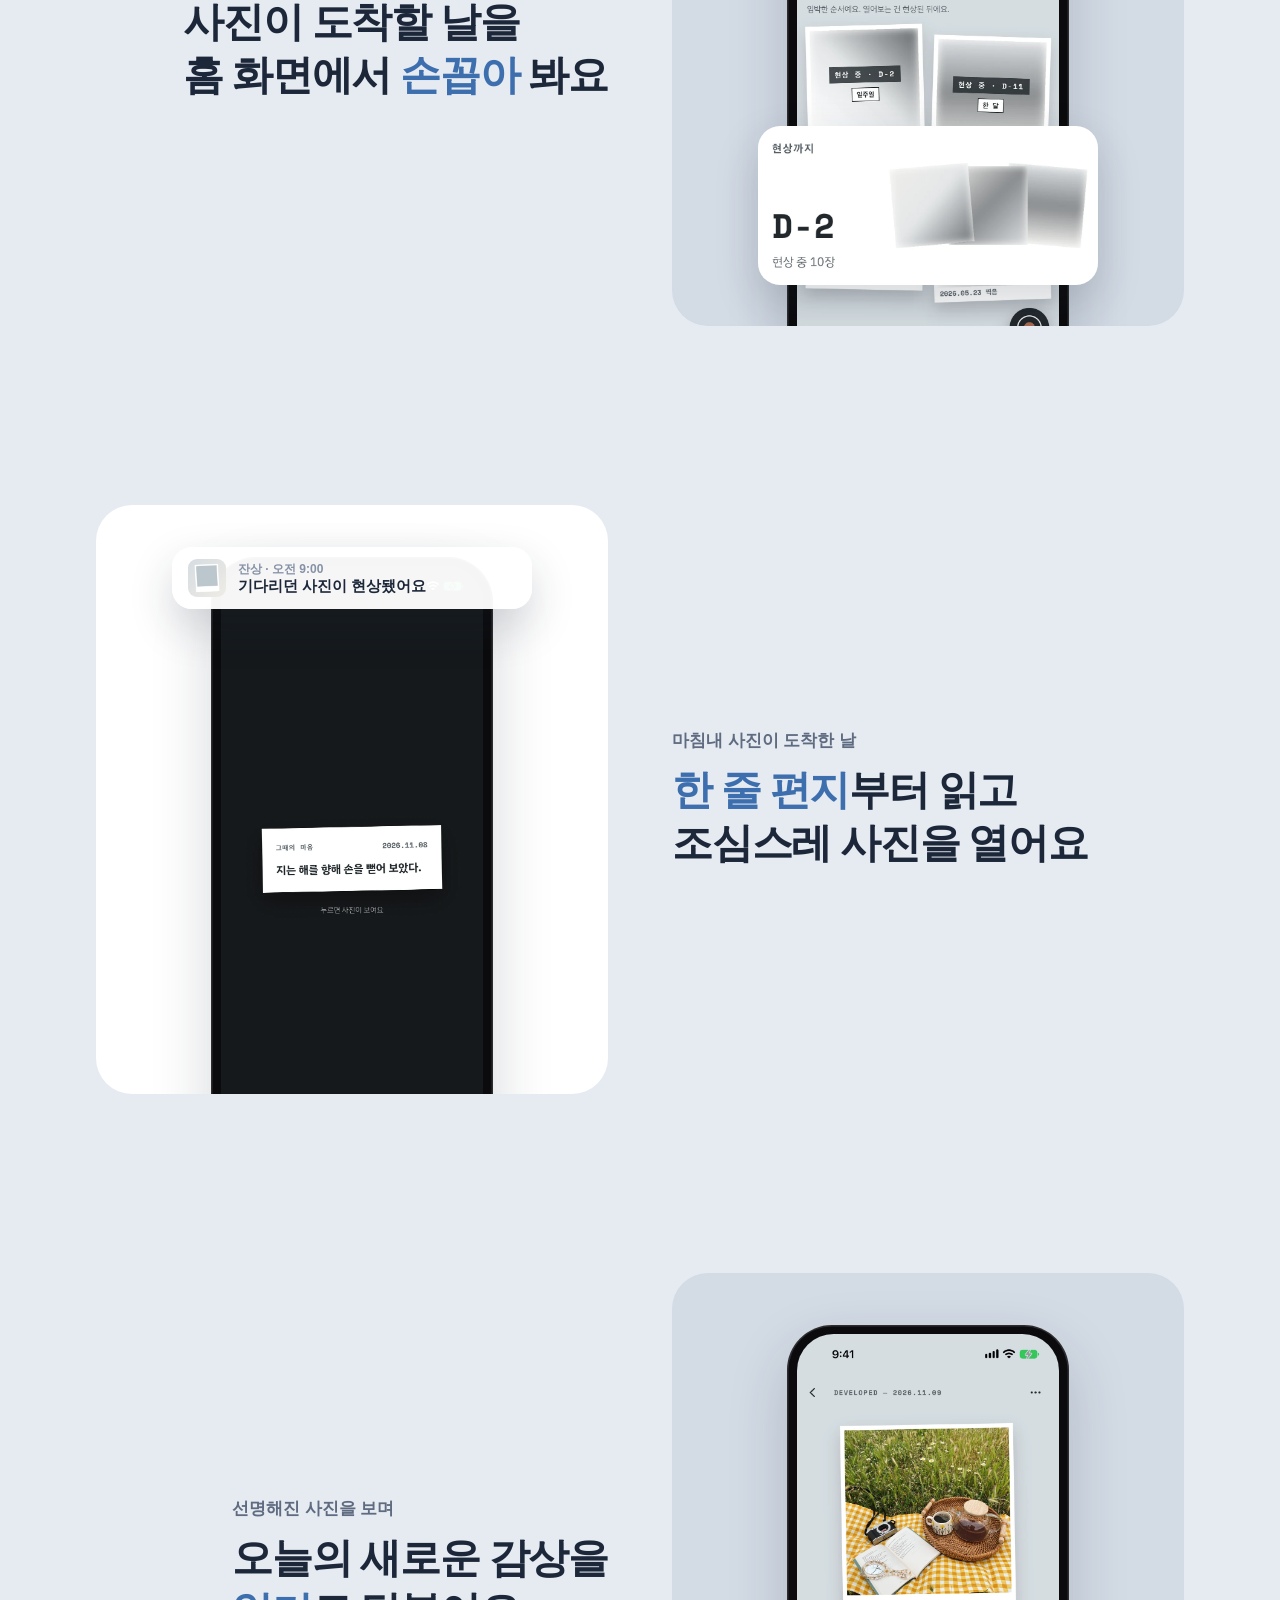
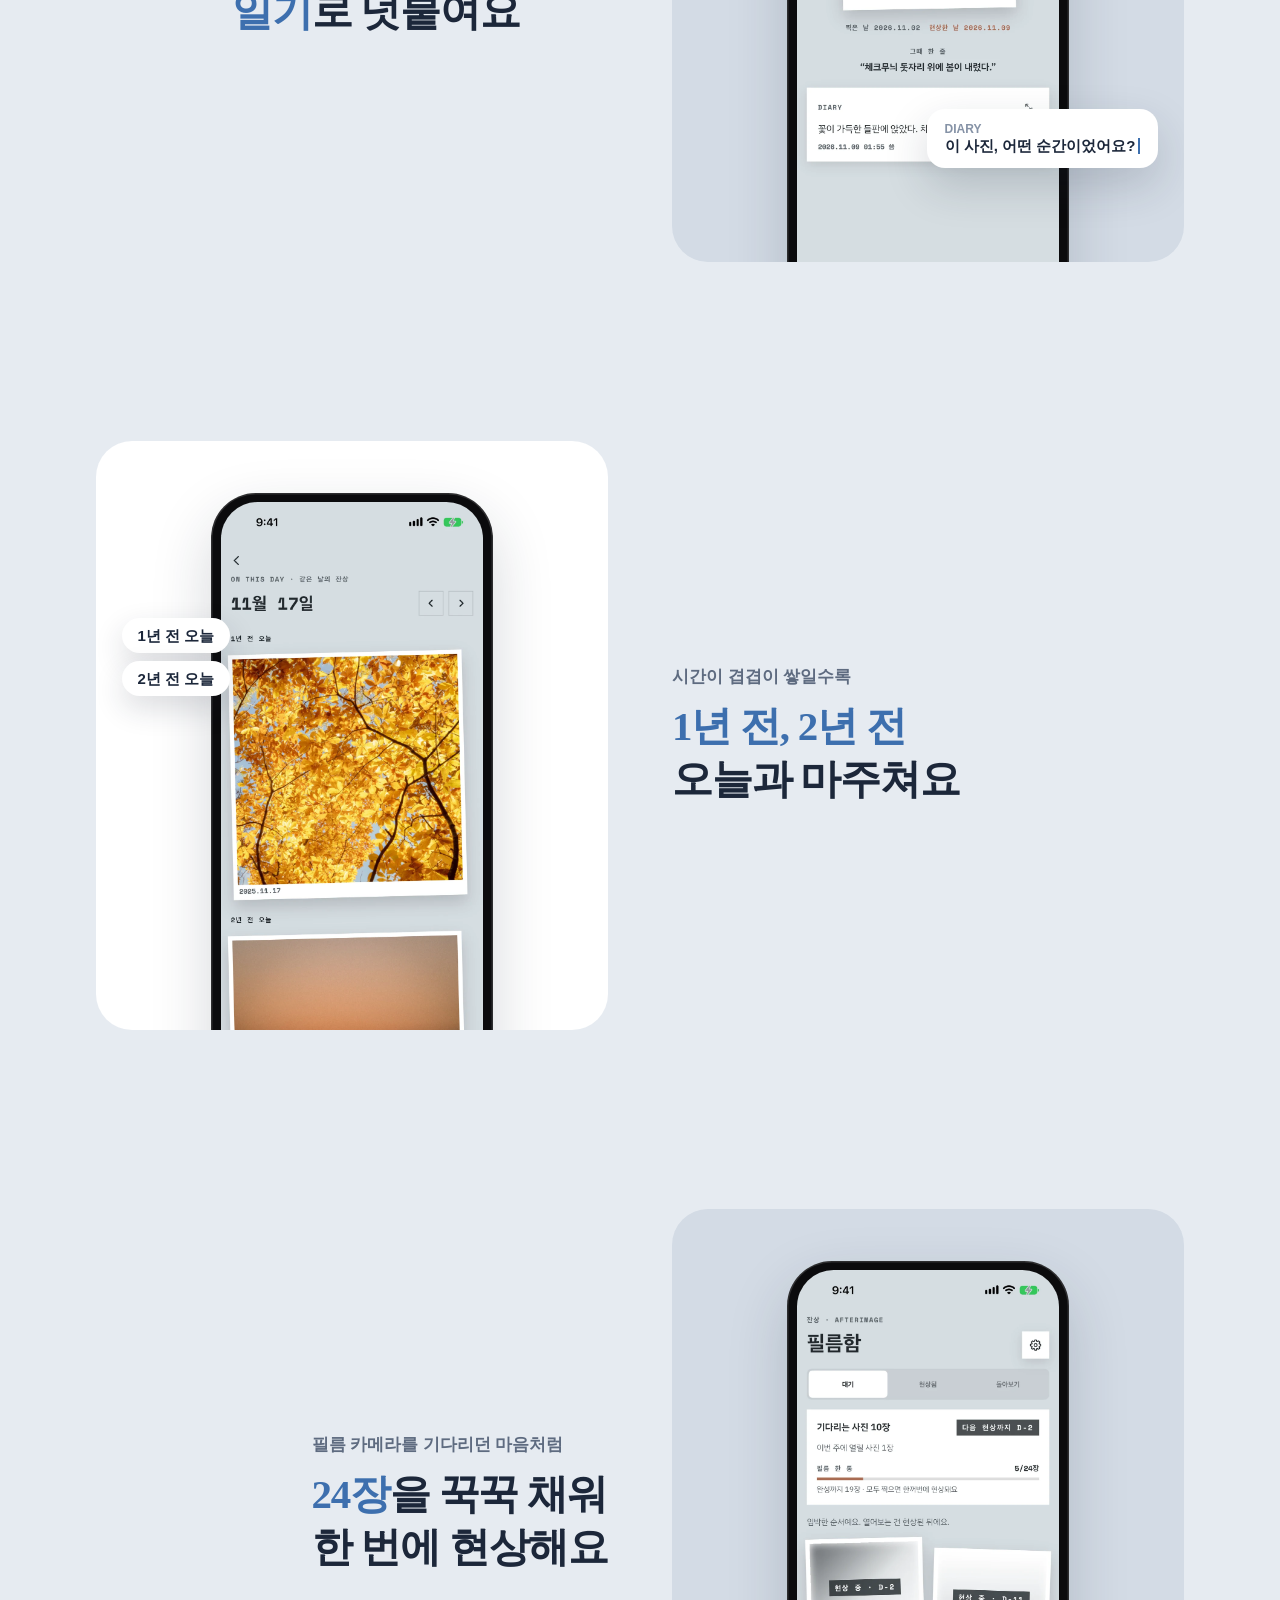
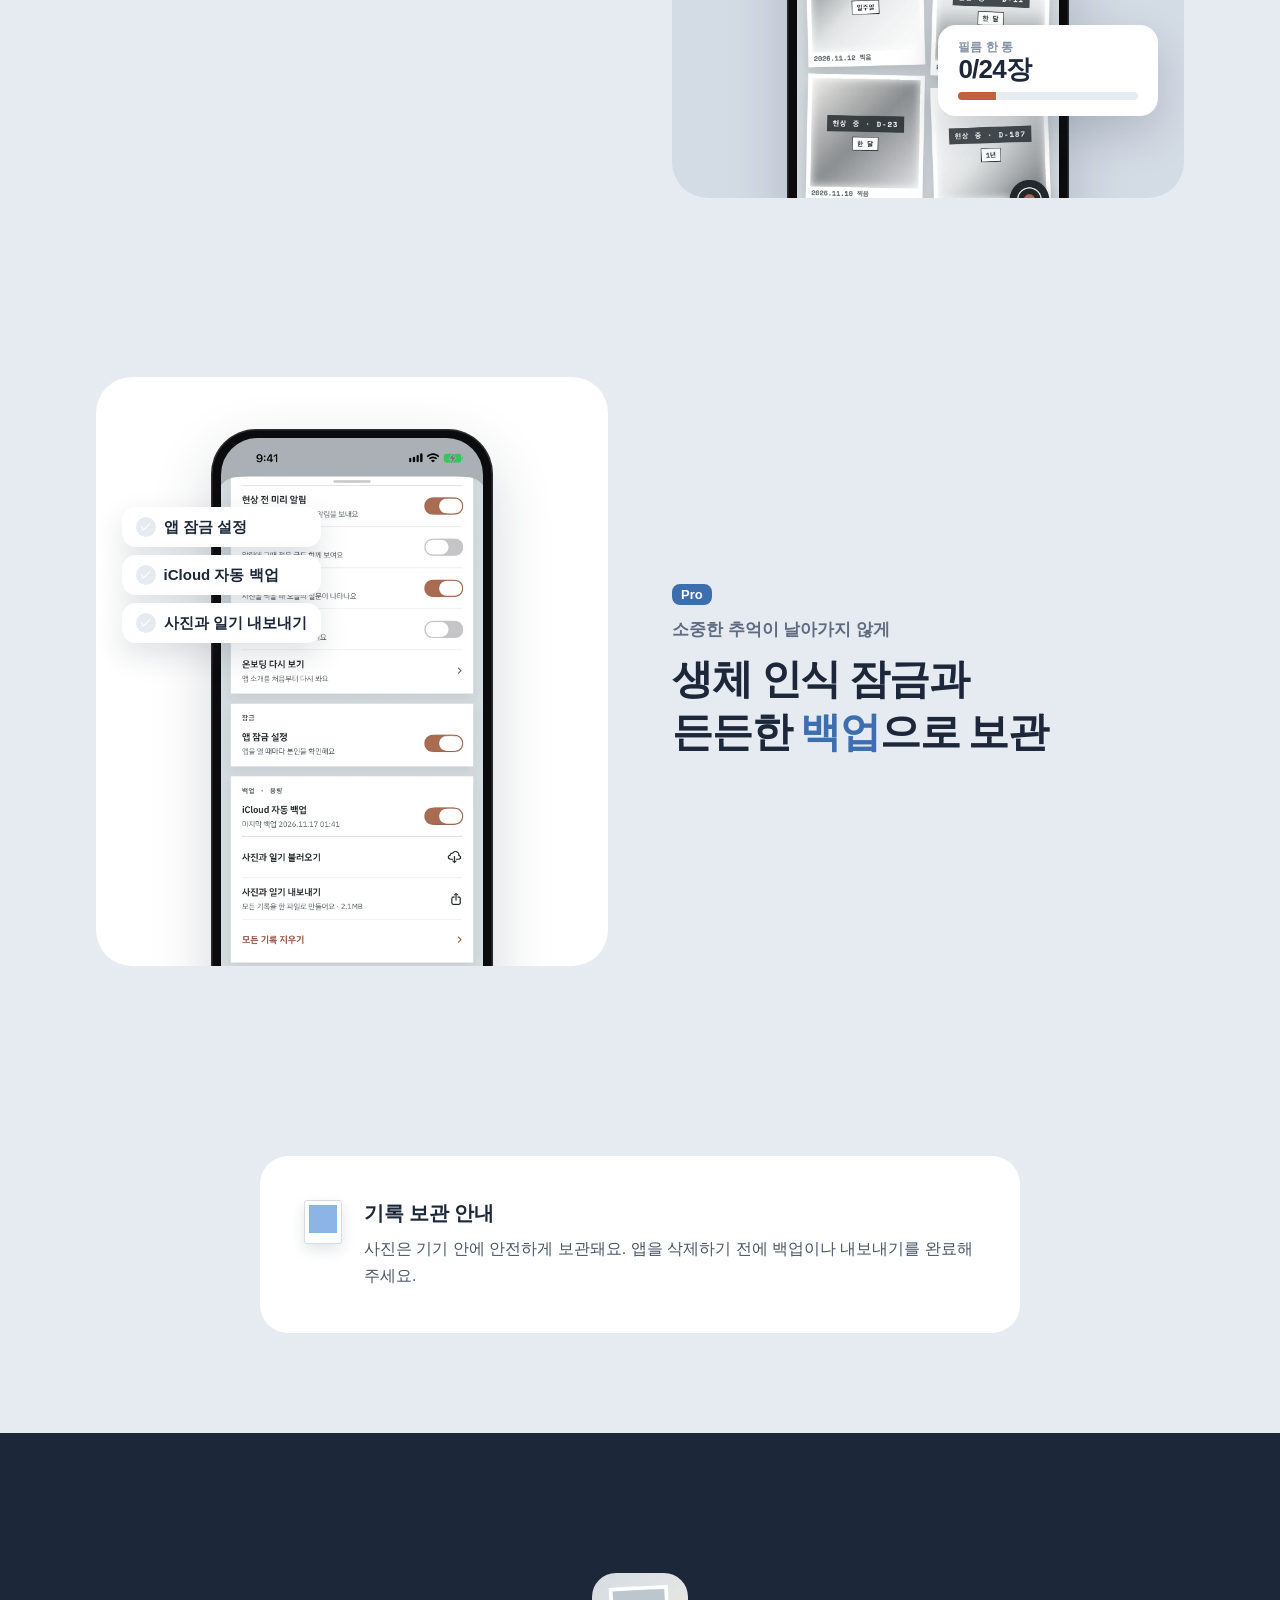
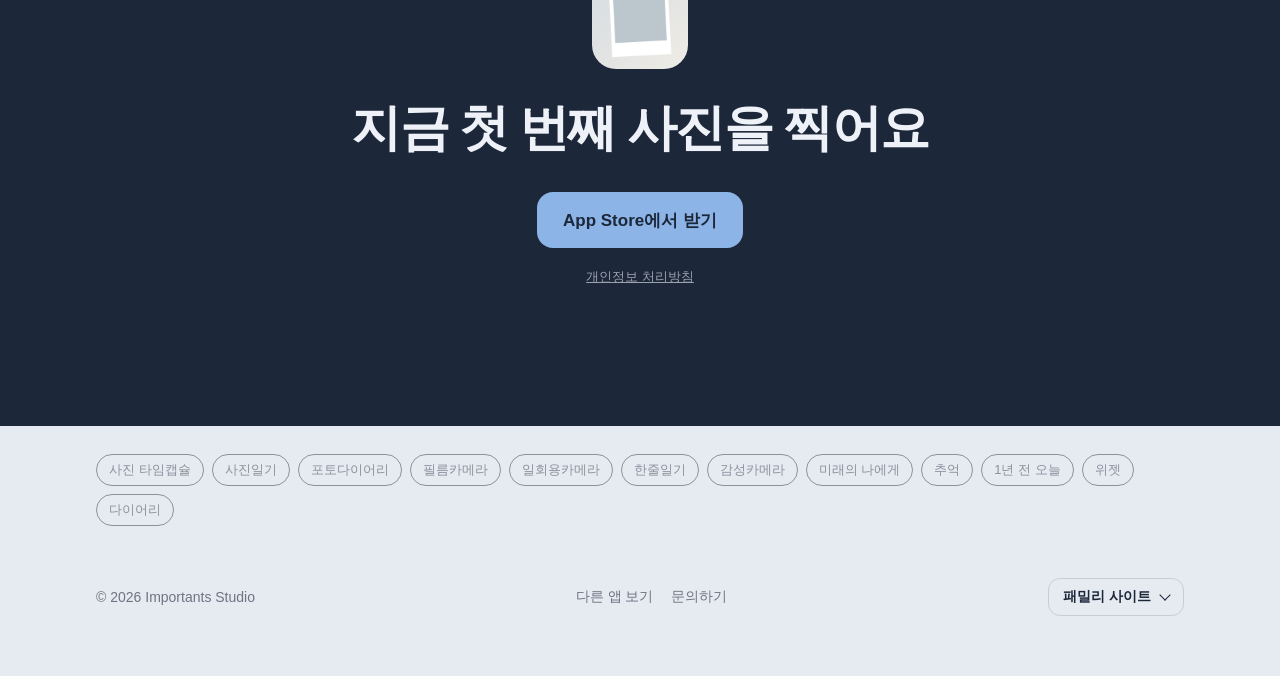
==== commit 6102a983: "잔상 소개 페이지 수정(사장님): 흐림은 글자에만, 이미지·움직임 카드는 흐림 없이. 헤더를 레퍼런스(1SE·Day One·Retro·Timehop) 따라 밝은 바탕 가운데 정렬 " ====
--- a/docs/afterimage/index.html
+++ b/docs/afterimage/index.html
@@ -21,28 +21,31 @@
 @media(min-width:641px){footer .fam ul{left:auto;right:0}}@media(max-width:640px){nav .links{display:none}}@media(min-width:1700px){body{zoom:1.15}}@media(min-width:1950px){body{zoom:1.3}}@media(min-width:2250px){body{zoom:1.5}}@media(min-width:2800px){body{zoom:1.75}}@import url('https://fonts.googleapis.com/css2?family=Nanum+Myeongjo:wght@700;800&display=swap');@import url('https://cdn.jsdelivr.net/gh/orioncactus/pretendard@v1.3.9/dist/web/variable/pretendardvariable-dynamic-subset.min.css');body{font-family:"Pretendard Variable",Pretendard,sans-serif;background:#E6EBF1;color:#1C273A}nav{background:rgba(28,39,58,.72);color:#EEF2F8}
 h1,h2,h3{font-family:"Nanum Myeongjo",serif}em{font-style:normal;color:#3D6FAE}.dark em{color:#8CB4E6}
 .btn.main,.btn.soon{background:#8CB4E6;color:#1C273A;opacity:1}
-/* 현상: 흐림 → 선명(한 번) */
-.r{opacity:0;filter:blur(14px);transform:none;transition:opacity 1.2s ease,filter 1.4s ease}.r.on{opacity:1;filter:blur(0)}
-.vis .phone img{filter:blur(18px);transition:filter 1.8s ease .3s}.vis.on .phone img{filter:blur(0)}
-.hero{position:relative;background:#1C273A;color:#EEF2F8;overflow:hidden;padding:clamp(40px,6vh,72px) 0 0}
-.hero video,.hero .poster{position:absolute;inset:0;width:100%;height:100%;object-fit:cover;opacity:.45;pointer-events:none}.hero .poster{background:#1C273A center/cover no-repeat}
-.hero:after{content:"";position:absolute;inset:0;background:linear-gradient(180deg,rgba(28,39,58,.25),rgba(28,39,58,.8) 70%,#1C273A);pointer-events:none}
-.hero .in{position:relative;z-index:1;display:grid;grid-template-columns:1.05fr .95fr;gap:40px;align-items:end}
-.chip{display:inline-flex;align-items:center;gap:10px;font-weight:800;font-size:16px;background:rgba(255,255,255,.08);padding:6px 16px 6px 6px;border-radius:16px;backdrop-filter:blur(8px)}.chip img{width:36px;height:36px;border-radius:10px}
-.hero .k{display:block;font-size:clamp(17px,1.4vw,20px);color:#A8B8CE;font-weight:600;margin:28px 0 10px}
-.hero h1{font-size:clamp(40px,5.4vw,76px);line-height:1.18;letter-spacing:-.03em;font-weight:800;margin:0 0 20px}
-.hero p{font-size:clamp(16px,1.3vw,19px);line-height:1.7;color:#A8B8CE;margin:0 0 32px;max-width:470px}.hero .tx{padding-bottom:clamp(64px,10vh,120px)}
-.hero .vis{position:relative;height:clamp(500px,64vh,640px);display:flex;justify-content:center}.hero .vis .phone{--w:clamp(240px,22vw,300px);position:absolute;top:30px;animation:aifl 8s ease-in-out infinite}@keyframes aifl{50%{transform:translateY(-12px)}}
-.hero .h1l{display:block;opacity:0;filter:blur(16px);transition:opacity 1.3s,filter 1.5s}.hero .on .h1l{opacity:1;filter:blur(0)}.hero .on .h1l+.h1l{transition-delay:.45s}
+/* 글자만 현상(흐림 → 선명, 한 번). 이미지·카드는 흐림 없이 살짝 떠오름 */
+.tx.r,.end.r h2{opacity:0;filter:blur(12px);transform:none;transition:opacity 1.2s ease,filter 1.4s ease}.tx.r.on,.end.r.on h2{opacity:1;filter:blur(0)}.end.r{opacity:1;transform:none}
+.feat .vis{opacity:0;transform:translateY(28px);transition:opacity .9s ease,transform .9s cubic-bezier(.2,.7,.2,1)}.feat .vis.on{opacity:1;transform:none}
+.hero{position:relative;background:#E6EBF1;color:#1C273A;overflow:hidden;text-align:center;padding:clamp(56px,9vh,96px) 0 0}
+.hero .tx{position:relative;z-index:2;max-width:760px;margin:0 auto;padding:0 20px}
+.chip{display:inline-flex;align-items:center;gap:10px;font-weight:800;font-size:16px;background:#fff;padding:6px 16px 6px 6px;border-radius:16px;box-shadow:0 6px 18px rgba(28,39,58,.08)}.chip img{width:34px;height:34px;border-radius:9px}
+.hero .k{display:block;font-size:clamp(17px,1.4vw,20px);color:#5E6B80;font-weight:600;margin:26px 0 10px}
+.hero h1{font-size:clamp(42px,6vw,84px);line-height:1.15;letter-spacing:-.03em;font-weight:800;margin:0 0 18px}
+.hero p{font-size:clamp(16px,1.3vw,19px);line-height:1.7;color:#5E6B80;margin:0 auto 30px;max-width:520px}
+.hero .h1l{display:inline;opacity:0;filter:blur(14px);transition:opacity 1.3s,filter 1.5s}.hero .on .h1l{opacity:1;filter:blur(0)}.hero .on .h1l+.h1l{transition-delay:.45s}.hero h1 br{display:block}
+.stage{position:relative;height:clamp(520px,58vw,700px);margin-top:clamp(40px,6vh,64px);max-width:1200px;margin-left:auto;margin-right:auto}
+.stage .phone{--w:clamp(250px,22vw,310px);position:absolute;left:50%;top:0;transform:translateX(-50%);z-index:2;box-shadow:0 40px 90px rgba(28,39,58,.25)}
+.pol{position:absolute;z-index:1;width:clamp(130px,13vw,190px);background:#fff;padding:8px 8px 0;border-radius:4px;box-shadow:0 18px 40px rgba(28,39,58,.18);transform:rotate(var(--r));animation:aipf 9s ease-in-out infinite;animation-delay:var(--d)}
+.pol img{width:100%;aspect-ratio:1;object-fit:cover}.pol span{display:block;font-family:"SF Mono",ui-monospace,Menlo,monospace;font-size:12px;letter-spacing:.06em;color:#5E6B80;padding:9px 2px 11px;text-align:left}.pol span.t{color:#3D6FAE;font-family:inherit;font-weight:700;letter-spacing:0}
+@keyframes aipf{0%,100%{transform:rotate(var(--r)) translateY(0)}50%{transform:rotate(var(--r)) translateY(-14px)}}
+.pol.l1{left:4%;top:4%}.pol.l2{left:15%;top:42%}.pol.l3{left:1%;top:70%}.pol.r1{right:6%;top:2%}.pol.r2{right:16%;top:40%}.pol.r3{right:2%;top:68%}
 .feat{padding:clamp(56px,7vw,100px) 0}.feat .in{display:grid;grid-template-columns:1fr 1fr;gap:clamp(24px,5vw,80px);align-items:center}.feat.rev .tx{order:2}.feat .tx{max-width:480px;justify-self:end}.feat.rev .tx{justify-self:start}
 .feat .k{font-size:clamp(16px,1.3vw,19px);color:#5E6B80;font-weight:600;margin:0 0 12px;display:block}.feat h3{font-size:clamp(28px,3.2vw,44px);line-height:1.3;letter-spacing:-.03em;font-weight:800;margin:0}
 .pro{display:inline-block;font-size:13px;font-weight:800;color:#fff;background:#3D6FAE;border-radius:8px;padding:3px 9px;margin-bottom:14px}
 .feat .vis{position:relative;display:flex;justify-content:center;background:#fff;border-radius:36px;padding:clamp(32px,4vw,56px) 0 0;overflow:hidden;height:clamp(440px,46vw,620px)}.feat .phone{--w:clamp(230px,22vw,300px);box-shadow:0 24px 60px rgba(28,39,58,.18)}
 .feat:nth-of-type(odd) .vis{background:#D3DBE5}
-.fx{position:absolute;z-index:3;background:#fff;color:#1C273A;border-radius:18px;padding:12px 16px;box-shadow:0 18px 44px rgba(28,39,58,.18);font-size:15px;font-weight:700;white-space:nowrap;transition:opacity 1.2s ease 1.2s,filter 1.4s ease 1.2s;animation:none}
-.vis:not(.on) .fx{opacity:0;filter:blur(10px)}.fx small{display:block;font-size:12px;color:#8592A6;font-weight:600;margin-bottom:3px}.fx .big{font-size:26px;font-weight:900;letter-spacing:-.03em;font-variant-numeric:tabular-nums}
+.fx{position:absolute;z-index:3;background:#fff;color:#1C273A;border-radius:18px;padding:12px 16px;box-shadow:0 18px 44px rgba(28,39,58,.18);font-size:15px;font-weight:700;white-space:nowrap;transition:opacity .8s ease 1s,translate .8s cubic-bezier(.2,.7,.2,1) 1s;animation:none}
+.vis:not(.on) .fx{opacity:0;translate:0 16px}.fx small{display:block;font-size:12px;color:#8592A6;font-weight:600;margin-bottom:3px}.fx .big{font-size:26px;font-weight:900;letter-spacing:-.03em;font-variant-numeric:tabular-nums}
 /* 오늘의 질문: 질문이 흐려졌다 선명해지며 바뀜 */
-.fx.q{left:4%;bottom:18%;padding:14px 18px}.rot{position:relative;display:block;width:15em;height:1.35em}.rot b{position:absolute;left:0;top:0;opacity:0;animation:airot 14s infinite;animation-delay:calc(var(--i)*3.5s)}@keyframes airot{0%{opacity:0;filter:blur(6px)}4%,22%{opacity:1;filter:blur(0)}27%,100%{opacity:0;filter:blur(6px)}}
+.fx.q{left:4%;bottom:18%;padding:14px 18px}.rot{position:relative;display:block;width:15em;height:1.35em}.rot b{position:absolute;left:0;top:0;opacity:0;animation:airot 14s infinite;animation-delay:calc(var(--i)*3.5s)}@keyframes airot{0%{opacity:0;transform:translateY(8px)}3%,20%{opacity:1;transform:none}24%,100%{opacity:0;transform:translateY(-8px)}}
 /* 기간: 내일 → 5년 차례로 켜짐 */
 .fx.per{left:50%;bottom:9%;transform:translateX(-50%);display:flex;gap:6px;padding:8px}.fx.per span{padding:8px 11px;border-radius:12px;font-size:14px;color:#8592A6;animation:aiper 9s infinite;animation-delay:calc(var(--i)*1.2s)}@keyframes aiper{0%,2%{background:transparent;color:#8592A6}6%,14%{background:#1C273A;color:#fff}20%,100%{background:transparent;color:#8592A6}}
 /* 위젯: 홈 화면 위젯이 떠오름 */
@@ -52,26 +55,25 @@
 /* 일기: 깜빡이는 입력 막대 */
 .fx.dy{right:5%;bottom:16%;padding:14px 18px;font-weight:600}.cr{display:inline-block;width:2px;height:1.05em;margin-left:3px;vertical-align:-3px;background:#3D6FAE;animation:aicr 1s steps(1) infinite}@keyframes aicr{50%{opacity:0}}
 /* 같은 날: 1년 전 → 2년 전 */
-.fx.yr{left:5%;top:30%;display:flex;flex-direction:column;gap:8px;background:transparent;box-shadow:none;padding:0}.fx.yr span{background:#fff;border-radius:999px;padding:10px 16px;box-shadow:0 12px 30px rgba(28,39,58,.16)}.fx.yr .y1{animation:aiy 7s infinite}.fx.yr .y2{animation:aiy 7s 1.4s infinite}@keyframes aiy{0%{opacity:0;filter:blur(6px)}10%,75%{opacity:1;filter:blur(0)}90%,100%{opacity:0;filter:blur(6px)}}
+.fx.yr{left:5%;top:30%;display:flex;flex-direction:column;gap:8px;background:transparent;box-shadow:none;padding:0}.fx.yr span{background:#fff;border-radius:999px;padding:10px 16px;box-shadow:0 12px 30px rgba(28,39,58,.16)}.fx.yr .y1{animation:aiy 7s infinite}.fx.yr .y2{animation:aiy 7s 1.4s infinite}@keyframes aiy{0%{opacity:0;transform:translateX(-12px)}10%,75%{opacity:1;transform:none}90%,100%{opacity:0;transform:translateX(-12px)}}
 /* 필름 한 통: 0 → 5/24장 */
 .fx.rl{right:5%;bottom:14%;width:220px;padding:16px 20px}.fx.rl .bar{display:block;height:8px;border-radius:4px;background:#E6EBF1;margin-top:10px;overflow:hidden}.fx.rl .bar i{display:block;height:100%;width:0;background:#C2603F;transition:width 1.6s cubic-bezier(.2,.7,.2,1) 1.4s}.vis.on .fx.rl .bar i{width:20.8%}
 /* 보관: 하나씩 체크 */
 .fx.ck{left:5%;top:22%;display:flex;flex-direction:column;gap:8px;background:transparent;box-shadow:none;padding:0}.fx.ck span{background:#fff;border-radius:14px;padding:10px 14px;box-shadow:0 12px 30px rgba(28,39,58,.14);display:flex;align-items:center;gap:8px;animation:aick 7s infinite;animation-delay:calc(var(--i)*.6s)}.fx.ck b{width:20px;height:20px;border-radius:10px;background:#E6EBF1;color:#fff;font-size:11px;display:flex;align-items:center;justify-content:center;animation:aickb 7s infinite;animation-delay:calc(var(--i)*.6s)}
-@keyframes aick{0%{opacity:0;filter:blur(6px)}8%,85%{opacity:1;filter:blur(0)}100%{opacity:0}}@keyframes aickb{0%,15%{background:#E6EBF1}25%,100%{background:#3D6FAE}}
+@keyframes aick{0%{opacity:0;transform:translateX(-16px)}8%,85%{opacity:1;transform:none}100%{opacity:0}}@keyframes aickb{0%,15%{background:#E6EBF1}25%,100%{background:#3D6FAE}}
 .note{padding:clamp(56px,8vw,100px) 0}.note .card{max-width:760px;margin:0 auto;background:#fff;border-radius:28px;padding:clamp(28px,4vw,44px);display:grid;grid-template-columns:auto 1fr;gap:22px;align-items:start}
-.note .pol{width:38px;height:44px;background:#fff;border:1px solid #D3DBE5;border-radius:3px;padding:4px 4px 10px;box-shadow:0 6px 14px rgba(28,39,58,.12)}.note .pol i{display:block;width:100%;height:100%;background:#8CB4E6;animation:aipol 5s ease-in-out infinite}@keyframes aipol{0%,100%{filter:blur(4px);opacity:.5}50%{filter:blur(0);opacity:1}}
+.note .ico{width:38px;height:44px;background:#fff;border:1px solid #D3DBE5;border-radius:3px;padding:4px 4px 10px;box-shadow:0 6px 14px rgba(28,39,58,.12)}.note .ico i{display:block;width:100%;height:100%;background:#8CB4E6}
 .note h3{margin:0 0 8px;font-size:20px;font-weight:800}.note p{margin:0;line-height:1.7;color:#4A5568}
 .end{position:relative;overflow:hidden;text-align:center;padding:clamp(90px,11vw,140px) 24px;background:#1C273A;color:#EEF2F8}.end img{position:relative;width:96px;height:96px;border-radius:24px;margin:0 auto 26px}
 .end h2{position:relative;font-size:clamp(30px,4.2vw,50px);font-weight:800;letter-spacing:-.03em;margin:0 0 30px}.end small{position:relative;display:block;margin-top:20px;opacity:.6}.end small a{text-decoration:underline}.end .btn{position:relative}
-@media(max-width:900px){.hero .in,.feat .in{grid-template-columns:minmax(0,1fr)}.hero .tx{padding-bottom:0}.hero .vis{height:520px}.hero .vis .phone{--w:230px}.feat.rev .tx{order:0}.feat .tx,.feat.rev .tx{justify-self:start}.feat .vis{height:460px}.feat .phone{--w:240px}.fx{font-size:13px}.fx.q,.fx.yr,.fx.ck{left:3%}.fx.dy,.fx.rl{right:3%}.rot{width:13em}.fx.per span{padding:6px 8px;font-size:12px}}
-@media(prefers-reduced-motion:reduce){.hero video{display:none}.r,.hero .h1l,.vis .phone img,.fx{filter:none!important;opacity:1!important}}</style></head><body>
+@media(max-width:900px){.feat .in{grid-template-columns:minmax(0,1fr)}.stage{height:560px}.stage .phone{--w:230px}.pol{width:112px;padding:6px 6px 0}.pol span{font-size:10px;padding:6px 1px 8px}.pol.l1{left:-4%;top:2%}.pol.l2{left:-6%;top:44%}.pol.l3{display:none}.pol.r1{right:-1%;top:8%}.pol.r2{right:-6%;top:52%}.pol.r3{display:none}.feat.rev .tx{order:0}.feat .tx,.feat.rev .tx{justify-self:start}.feat .vis{height:460px}.feat .phone{--w:240px}.fx{font-size:13px}.fx.q,.fx.yr,.fx.ck{left:3%}.fx.dy,.fx.rl{right:3%}.rot{width:13em}.fx.per span{padding:6px 8px;font-size:12px}}
+@media(prefers-reduced-motion:reduce){.tx.r,.end.r h2,.hero .h1l,.feat .vis,.fx{filter:none!important;opacity:1!important;transform:none!important}}</style></head><body>
 <nav class=""><div class="in"><a class="brand" href="https://importants-studio.com/"><img src="/mark.png" alt="" width="24" height="24"><b>Importants Studio</b></a><div class="links"><a href="/lucky-bite/">뽑기 한입</a><a href="/floorlog/">FloorLog</a><a href="/reckoner/">Reckoner</a><a href="/quiz-bite/">퀴즈 한입</a><a href="/maejeum/">맺음</a><a href="/chaekkan/">책칸</a><a href="/officekit/">오피스킷</a><a href="/fairlypaid/">일한만큼 받자</a><a href="/loary/">로아리</a><a href="/afterimage/">잔상</a></div></div></nav>
-<header class="hero dark"><div class="poster" style="background-image:url(hero_poster.webp)"></div><video src="hero.mp4" poster="hero_poster.webp" autoplay muted loop playsinline preload="metadata" aria-hidden="true"></video>
-<div class="in"><div class="tx r"><span class="chip"><img src="icon.png" alt="">잔상</span><span class="k">미래의 나에게 보내는</span><h1><span class="h1l">사진 타임캡슐,</span><span class="h1l"><em>잔상</em></span></h1><p>지정한 날짜에 맞춰 사진이 선명하게 현상되는 타임캡슐 앱이에요</p><a class="btn main storebtn" data-id="6779294228" data-slug="afterimage" href="https://apps.apple.com/kr/app/%EC%9E%94%EC%83%81-%ED%83%80%EC%9E%84%EC%BA%A1%EC%8A%90-%EC%82%AC%EC%A7%84%EC%9D%BC%EA%B8%B0/id6779294228">App Store에서 받기</a></div>
-<div class="vis"><div class="phone " style=""><img src="s1_pending.webp" alt="대기 화면" loading="lazy"></div></div></div></header>
+<header class="hero"><div class="tx r"><span class="chip"><img src="icon.png" alt="">잔상</span><span class="k">미래의 나에게 보내는</span><h1><span class="h1l">사진 타임캡슐,</span><br><span class="h1l"><em>잔상</em></span></h1><p>지정한 날짜에 맞춰 사진이 선명하게 현상되는 타임캡슐 앱이에요</p><a class="btn main storebtn" data-id="6779294228" data-slug="afterimage" href="https://apps.apple.com/kr/app/%EC%9E%94%EC%83%81-%ED%83%80%EC%9E%84%EC%BA%A1%EC%8A%90-%EC%82%AC%EC%A7%84%EC%9D%BC%EA%B8%B0/id6779294228">App Store에서 받기</a></div>
+<div class="stage"><figure class="pol l1" style="--r:-7deg;--d:0.0s"><img src="p0.webp" alt="" loading="lazy"><span class="">2026.11.08</span></figure><figure class="pol l2" style="--r:5deg;--d:-1.4s"><img src="p1.webp" alt="" loading="lazy"><span class="">2026.11.02</span></figure><figure class="pol l3" style="--r:-4deg;--d:-2.8s"><img src="p3.webp" alt="" loading="lazy"><span class="">2026.10.22</span></figure><figure class="pol r1" style="--r:6deg;--d:-4.2s"><img src="p5.webp" alt="" loading="lazy"><span class="">1년 전 오늘</span></figure><figure class="pol r2" style="--r:-5deg;--d:-5.6s"><img src="p9.webp" alt="" loading="lazy"><span class="">2026.04.03</span></figure><figure class="pol r3" style="--r:4deg;--d:-7.0s"><img src="p13.webp" alt="" loading="lazy"><span class="">2025.12.24</span></figure><div class="phone " style=""><img src="s1_pending.webp" alt="대기 화면" loading="lazy"></div></div></header>
 <section class="feat"><div class="in"><div class="tx r"><span class="k">사진을 남긴 오늘</span><h3>나를 위한 <em>질문</em>에<br>짧은 답을 적어요</h3></div><div class="vis"><div class="phone " style=""><img src="s2_sheet.webp" alt="사진을 남긴 오늘" loading="lazy"></div><div class="fx q"><small>오늘의 질문</small><span class="rot"><b style="--i:0">오늘 먹은 음식은 무엇인가요?</b><b style="--i:1">지금 손에 들고 있는 건 무엇인가요?</b><b style="--i:2">창밖 풍경은 어떤 모습인가요?</b><b style="--i:3">지금 마시는 음료는 무엇인가요?</b></span></div></div></div></section><section class="feat rev"><div class="in"><div class="tx r"><span class="pro">Pro</span><span class="k">이 사진을 언제 꺼내볼까요?</span><h3>내일도 <em>5년 뒤도</em>,<br>열릴 날을 직접 골라요</h3></div><div class="vis"><div class="phone " style=""><img src="s3_menu.webp" alt="이 사진을 언제 꺼내볼까요?" loading="lazy"></div><div class="fx per"><span style="--i:0">내일</span><span style="--i:1">일주일</span><span style="--i:2">한 달</span><span style="--i:3">1년</span><span style="--i:4">3년</span><span style="--i:5">5년</span></div></div></div></section><section class="feat"><div class="in"><div class="tx r"><span class="k">설레는 기다림</span><h3>사진이 도착할 날을<br>홈 화면에서 <em>손꼽아</em> 봐요</h3></div><div class="vis"><div class="phone " style=""><img src="s1_pending.webp" alt="설레는 기다림" loading="lazy"></div><div class="fx wd"><img src="widget.webp" alt="홈 화면 위젯"></div></div></div></section><section class="feat rev"><div class="in"><div class="tx r"><span class="k">마침내 사진이 도착한 날</span><h3><em>한 줄 편지</em>부터 읽고<br>조심스레 사진을 열어요</h3></div><div class="vis"><div class="phone " style=""><img src="s5_letter.webp" alt="마침내 사진이 도착한 날" loading="lazy"></div><div class="fx nt"><span class="ic"><img src="icon.png" alt=""></span><span><small>잔상 · 오전 9:00</small>기다리던 사진이 현상됐어요</span></div></div></div></section><section class="feat"><div class="in"><div class="tx r"><span class="k">선명해진 사진을 보며</span><h3>오늘의 새로운 감상을<br><em>일기</em>로 덧붙여요</h3></div><div class="vis"><div class="phone " style=""><img src="s6_detail.webp" alt="선명해진 사진을 보며" loading="lazy"></div><div class="fx dy"><small>DIARY</small><span>이 사진, 어떤 순간이었어요?<i class="cr"></i></span></div></div></div></section><section class="feat rev"><div class="in"><div class="tx r"><span class="k">시간이 겹겹이 쌓일수록</span><h3><em>1년 전, 2년 전</em><br>오늘과 마주쳐요</h3></div><div class="vis"><div class="phone " style=""><img src="s7_otd.webp" alt="시간이 겹겹이 쌓일수록" loading="lazy"></div><div class="fx yr"><span class="y1">1년 전 오늘</span><span class="y2">2년 전 오늘</span></div></div></div></section><section class="feat"><div class="in"><div class="tx r"><span class="k">필름 카메라를 기다리던 마음처럼</span><h3><em>24장</em>을 꾹꾹 채워<br>한 번에 현상해요</h3></div><div class="vis"><div class="phone " style=""><img src="s8_roll.webp" alt="필름 카메라를 기다리던 마음처럼" loading="lazy"></div><div class="fx rl"><small>필름 한 통</small><span class="big"><span class="n" data-to="5">0</span>/24장</span><span class="bar"><i></i></span></div></div></div></section><section class="feat rev"><div class="in"><div class="tx r"><span class="pro">Pro</span><span class="k">소중한 추억이 날아가지 않게</span><h3>생체 인식 잠금과<br>든든한 <em>백업</em>으로 보관</h3></div><div class="vis"><div class="phone " style=""><img src="s9_settings.webp" alt="소중한 추억이 날아가지 않게" loading="lazy"></div><div class="fx ck"><span style="--i:0"><b>✓</b>앱 잠금 설정</span><span style="--i:1"><b>✓</b>iCloud 자동 백업</span><span style="--i:2"><b>✓</b>사진과 일기 내보내기</span></div></div></div></section>
-<section class="note"><div class="in"><div class="card r"><span class="pol"><i></i></span><div><h3>기록 보관 안내</h3><p>사진은 기기 안에 안전하게 보관돼요. 앱을 삭제하기 전에 백업이나 내보내기를 완료해 주세요.</p></div></div></div></section>
+<section class="note"><div class="in"><div class="card r"><span class="ico"><i></i></span><div><h3>기록 보관 안내</h3><p>사진은 기기 안에 안전하게 보관돼요. 앱을 삭제하기 전에 백업이나 내보내기를 완료해 주세요.</p></div></div></div></section>
 <section class="end dark r"><img src="icon.png" alt=""><h2>지금 첫 번째 사진을 찍어요</h2><a class="btn main storebtn" data-id="6779294228" data-slug="afterimage" href="https://apps.apple.com/kr/app/%EC%9E%94%EC%83%81-%ED%83%80%EC%9E%84%EC%BA%A1%EC%8A%90-%EC%82%AC%EC%A7%84%EC%9D%BC%EA%B8%B0/id6779294228">App Store에서 받기</a><small><a href="https://importants-studio.com/privacy/afterimage/">개인정보 처리방침</a></small></section><div class="in kw"><span>사진 타임캡슐</span><span>사진일기</span><span>포토다이어리</span><span>필름카메라</span><span>일회용카메라</span><span>한줄일기</span><span>감성카메라</span><span>미래의 나에게</span><span>추억</span><span>1년 전 오늘</span><span>위젯</span><span>다이어리</span></div>
 <footer><div class="in"><span>© 2026 <a href="https://importants-studio.com/">Importants Studio</a></span><div class="links"><a href="/">다른 앱 보기</a><a href="https://importants-studio.com/contact/">문의하기</a></div><details class="fam"><summary>패밀리 사이트</summary><ul><li><a href="https://importants-studio.com/">홈페이지</a></li><li><a href="https://apps.importants-studio.com/" aria-current="page">앱 소개</a></li><li><a href="https://importants-studio.com/tools/">웹 도구</a></li><li><a href="https://importants-studio.com/blog/">블로그</a></li><li><a href="https://importants-studio.com/blogs/">정보 아카이브</a></li></ul></details></div></footer>
-<script>document.addEventListener('DOMContentLoaded',()=>{const cu=new IntersectionObserver(es=>es.forEach(x=>{if(!x.isIntersecting)return;cu.unobserve(x.target);const el=x.target,to=+el.dataset.to,t0=performance.now(),f=t=>{const p=Math.min(1,(t-t0)/1300),v=Math.round(to*(1-Math.pow(1-p,3)));el.textContent=v.toLocaleString()+(el.dataset.sf||'');if(p<1)requestAnimationFrame(f)};requestAnimationFrame(f)}),{threshold:.5});if(!matchMedia('(prefers-reduced-motion: reduce)').matches)document.querySelectorAll('.hstats b,.stats b').forEach(b=>{const t=b.textContent.trim(),mm=t.match(/^([0-9][0-9,]*)(.*)$/);if(mm){b.dataset.to=mm[1].replace(/,/g,'');b.dataset.sf=mm[2];b.textContent='0'+mm[2];cu.observe(b)}});const o=new IntersectionObserver(es=>es.forEach(x=>{if(x.isIntersecting){x.target.classList.add('on');o.unobserve(x.target)}}),{threshold:.12});document.querySelectorAll('.r').forEach(n=>o.observe(n));const av=document.querySelectorAll('.vis');const ao=new IntersectionObserver(es=>es.forEach(x=>{if(!x.isIntersecting)return;ao.unobserve(x.target);x.target.classList.add('on');const n=x.target.querySelector('.n');if(n){const to=+n.dataset.to,t0=performance.now()+1400,f=t=>{const p=Math.max(0,Math.min(1,(t-t0)/1600));n.textContent=Math.round(to*(1-Math.pow(1-p,3)));if(p<1)requestAnimationFrame(f)};requestAnimationFrame(f)}}),{threshold:.3});av.forEach(v=>ao.observe(v));
-const hv=document.querySelector('.hero video');if(hv&&matchMedia('(prefers-reduced-motion: reduce)').matches)hv.pause();});(()=>{const q=new URLSearchParams(location.search).get('from');if(q)try{sessionStorage.setItem('from',q)}catch(e){};let f=q;try{f=f||sessionStorage.getItem('from')}catch(e){};f=(f||'apps-site').replace(/[^a-z0-9-]/gi,'').slice(0,40);const PT="127198328";document.querySelectorAll('.storebtn').forEach(b=>{if(PT)b.href=`https://apps.apple.com/kr/app/apple-store/id${b.dataset.id}?pt=${PT}&ct=${f}&mt=8`;b.addEventListener('click',()=>{try{window.gtag&&gtag('event','store_click',{app:b.dataset.slug,from:f})}catch(e){}})})})();</script></body></html>+<script>document.addEventListener('DOMContentLoaded',()=>{const cu=new IntersectionObserver(es=>es.forEach(x=>{if(!x.isIntersecting)return;cu.unobserve(x.target);const el=x.target,to=+el.dataset.to,t0=performance.now(),f=t=>{const p=Math.min(1,(t-t0)/1300),v=Math.round(to*(1-Math.pow(1-p,3)));el.textContent=v.toLocaleString()+(el.dataset.sf||'');if(p<1)requestAnimationFrame(f)};requestAnimationFrame(f)}),{threshold:.5});if(!matchMedia('(prefers-reduced-motion: reduce)').matches)document.querySelectorAll('.hstats b,.stats b').forEach(b=>{const t=b.textContent.trim(),mm=t.match(/^([0-9][0-9,]*)(.*)$/);if(mm){b.dataset.to=mm[1].replace(/,/g,'');b.dataset.sf=mm[2];b.textContent='0'+mm[2];cu.observe(b)}});const o=new IntersectionObserver(es=>es.forEach(x=>{if(x.isIntersecting){x.target.classList.add('on');o.unobserve(x.target)}}),{threshold:.12});document.querySelectorAll('.r').forEach(n=>o.observe(n));const av=document.querySelectorAll('.feat .vis');const ao=new IntersectionObserver(es=>es.forEach(x=>{if(!x.isIntersecting)return;ao.unobserve(x.target);x.target.classList.add('on');const n=x.target.querySelector('.n');if(n){const to=+n.dataset.to,t0=performance.now()+1400,f=t=>{const p=Math.max(0,Math.min(1,(t-t0)/1600));n.textContent=Math.round(to*(1-Math.pow(1-p,3)));if(p<1)requestAnimationFrame(f)};requestAnimationFrame(f)}}),{threshold:.3});av.forEach(v=>ao.observe(v));
+});(()=>{const q=new URLSearchParams(location.search).get('from');if(q)try{sessionStorage.setItem('from',q)}catch(e){};let f=q;try{f=f||sessionStorage.getItem('from')}catch(e){};f=(f||'apps-site').replace(/[^a-z0-9-]/gi,'').slice(0,40);const PT="127198328";document.querySelectorAll('.storebtn').forEach(b=>{if(PT)b.href=`https://apps.apple.com/kr/app/apple-store/id${b.dataset.id}?pt=${PT}&ct=${f}&mt=8`;b.addEventListener('click',()=>{try{window.gtag&&gtag('event','store_click',{app:b.dataset.slug,from:f})}catch(e){}})})})();</script></body></html>
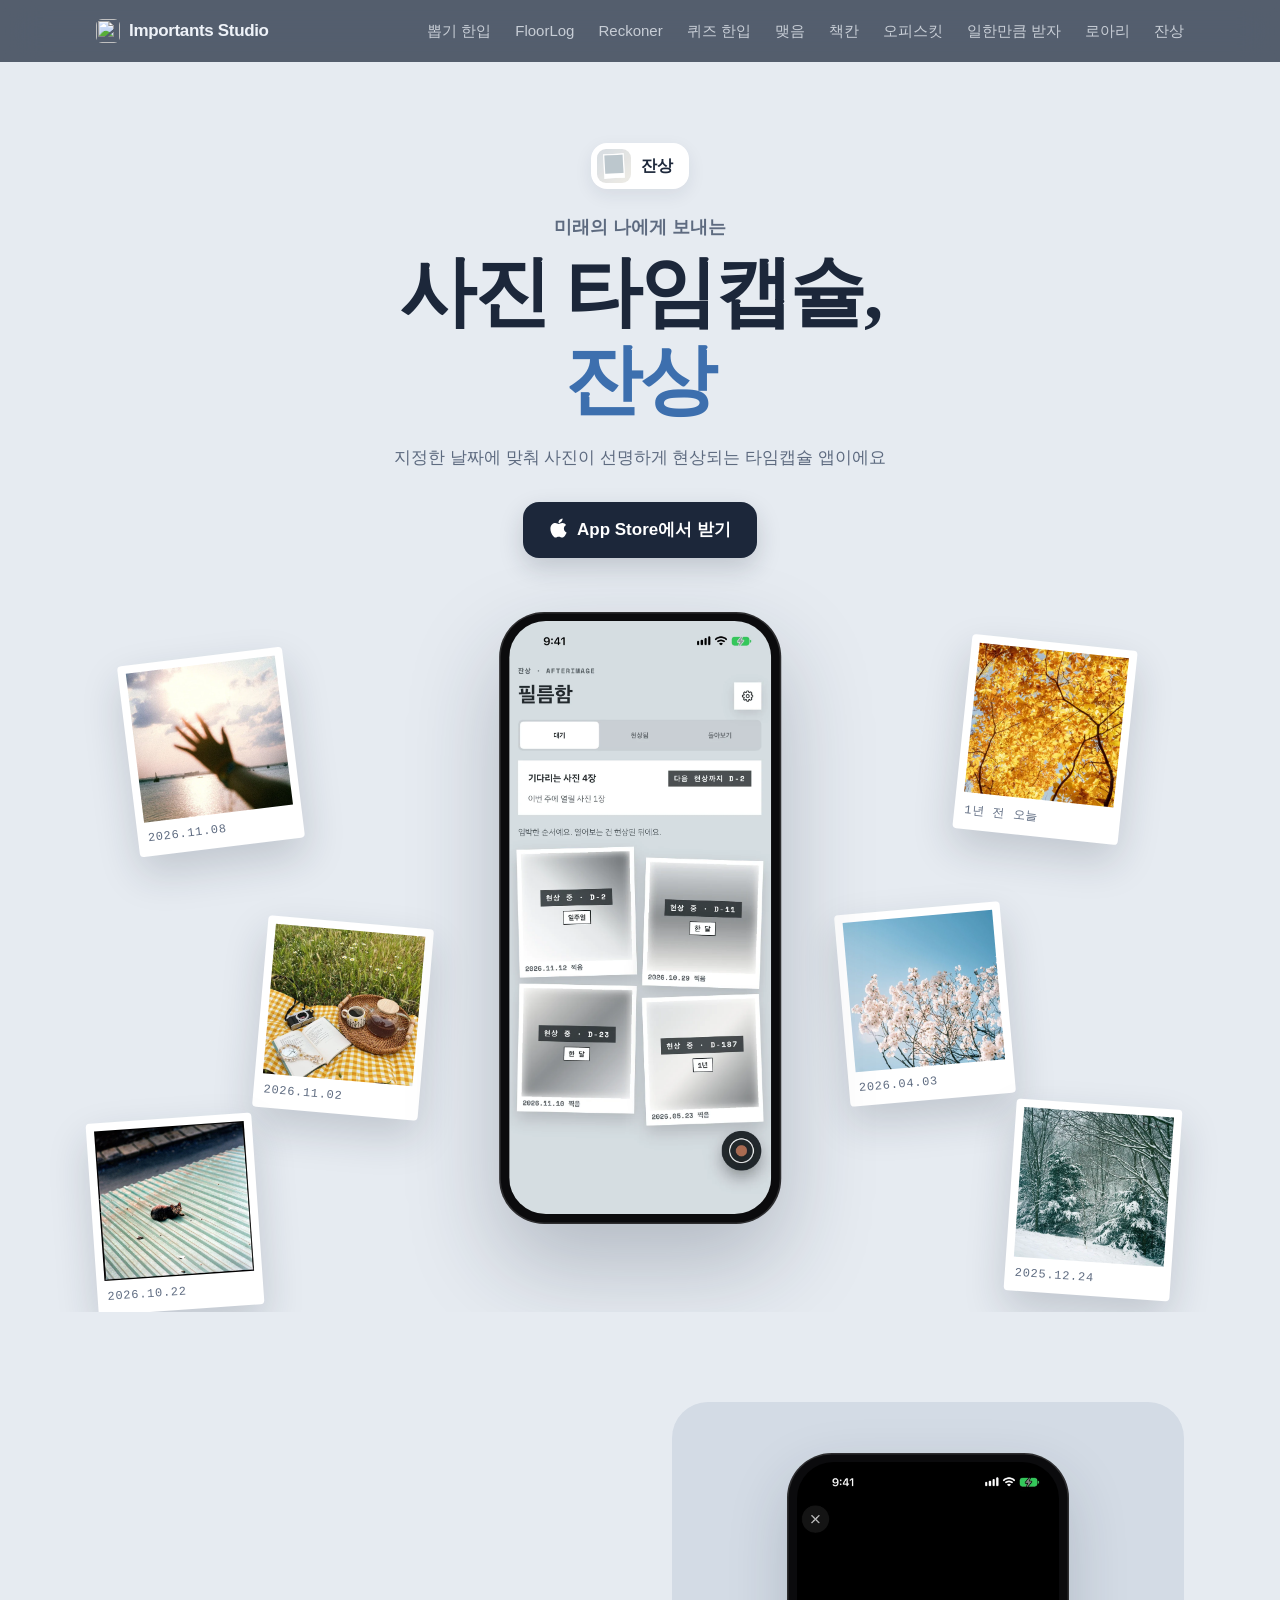
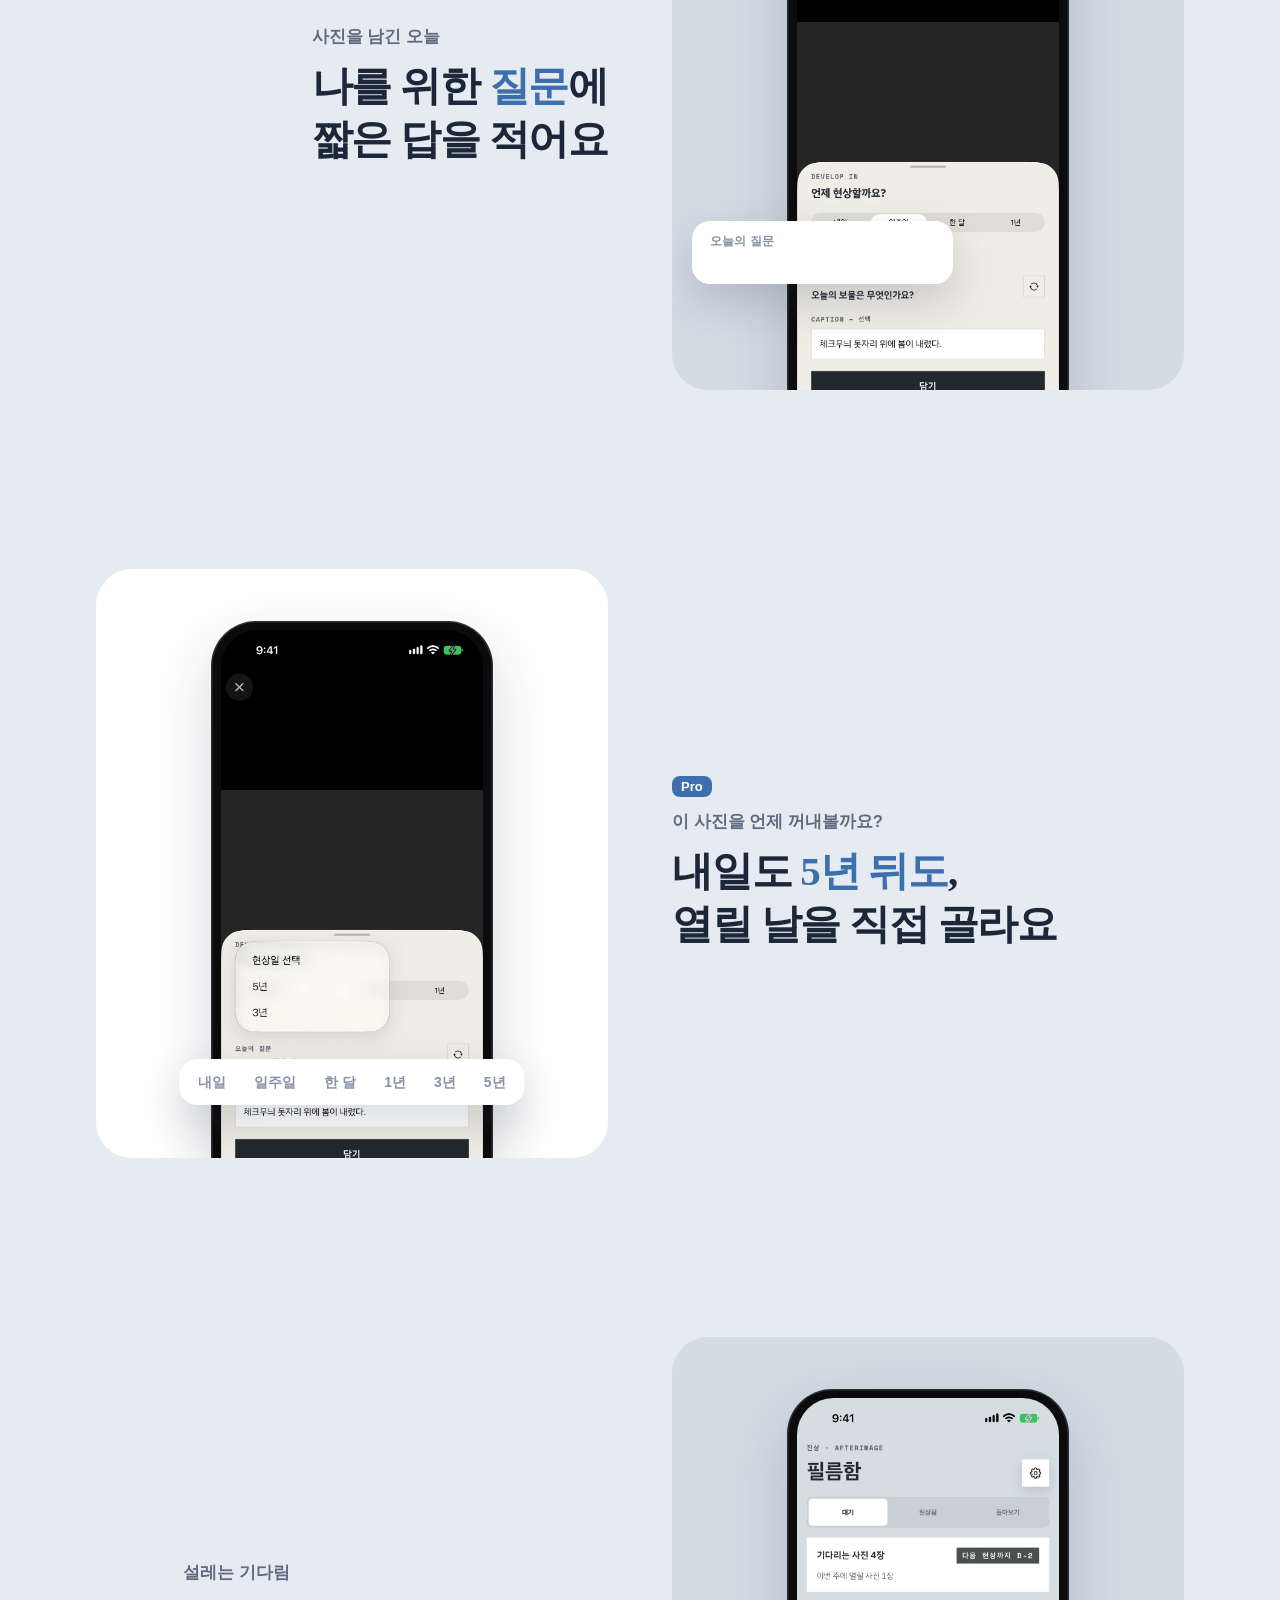
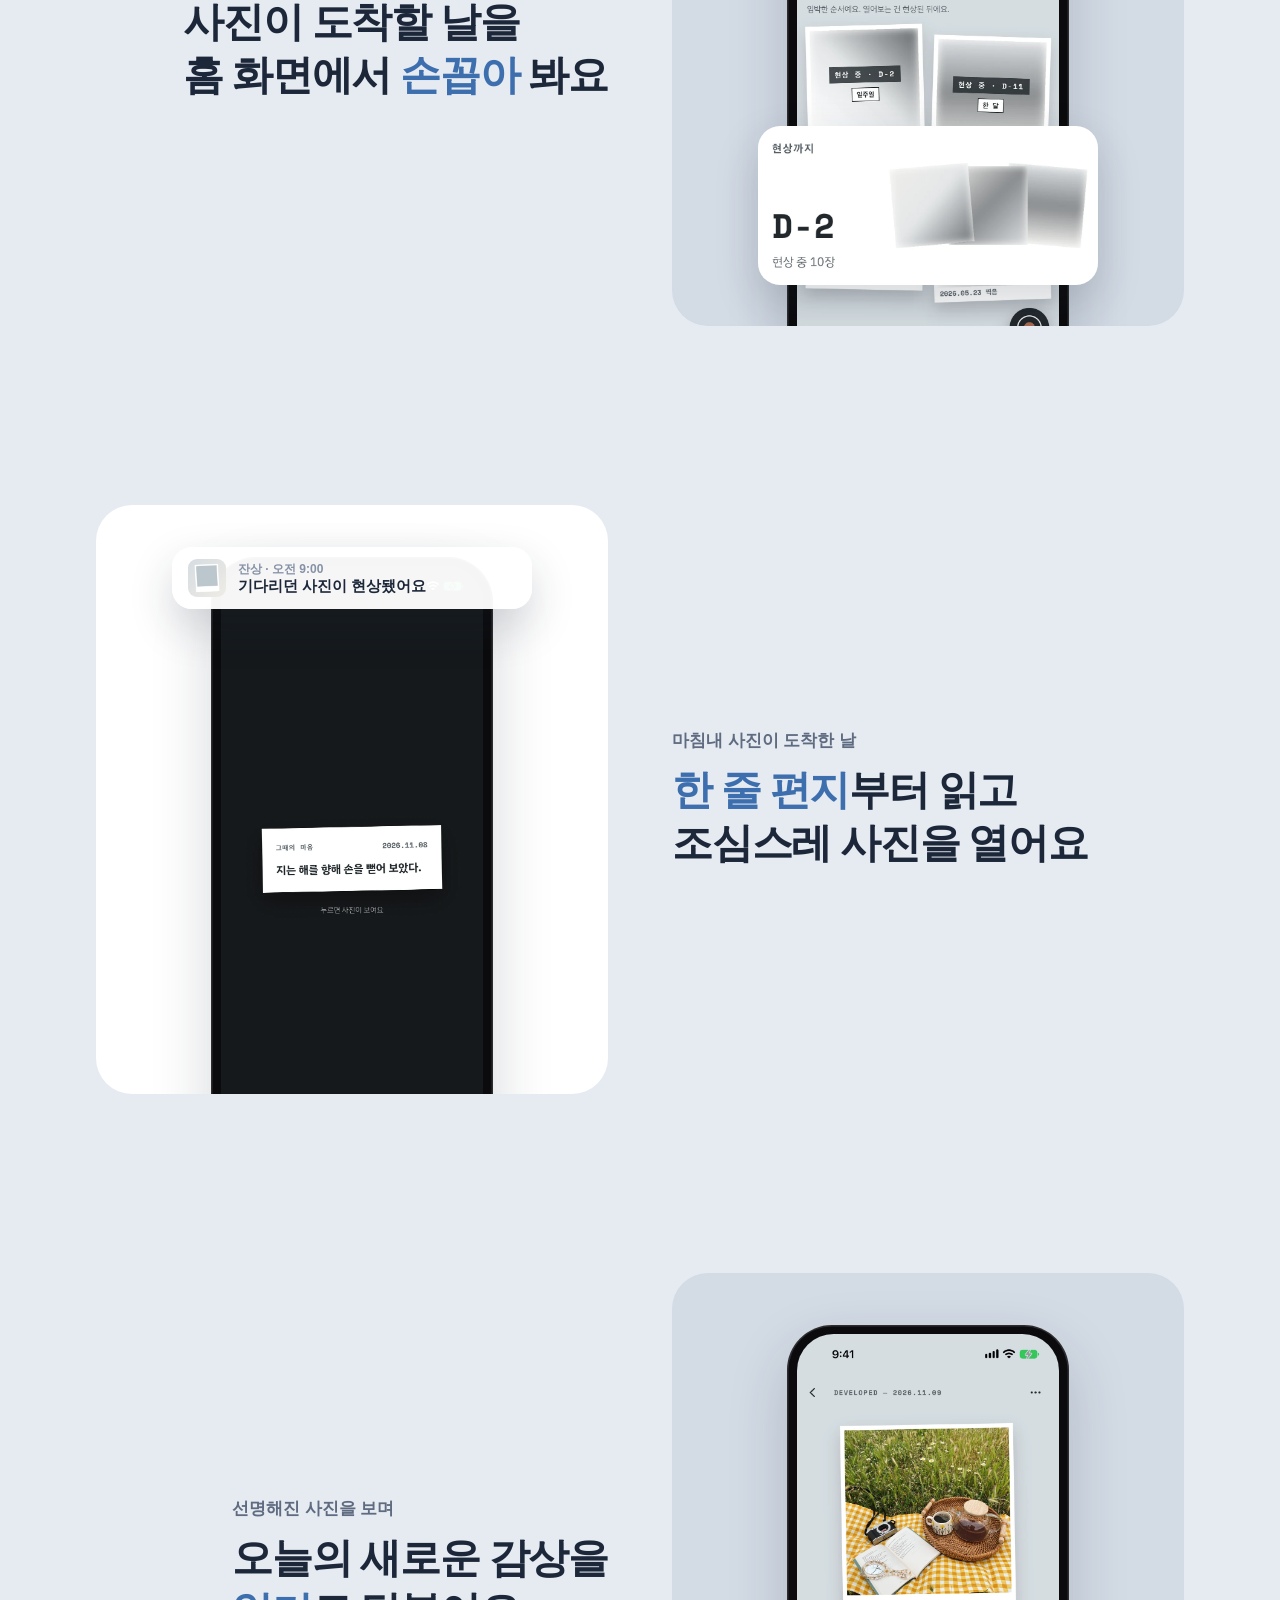
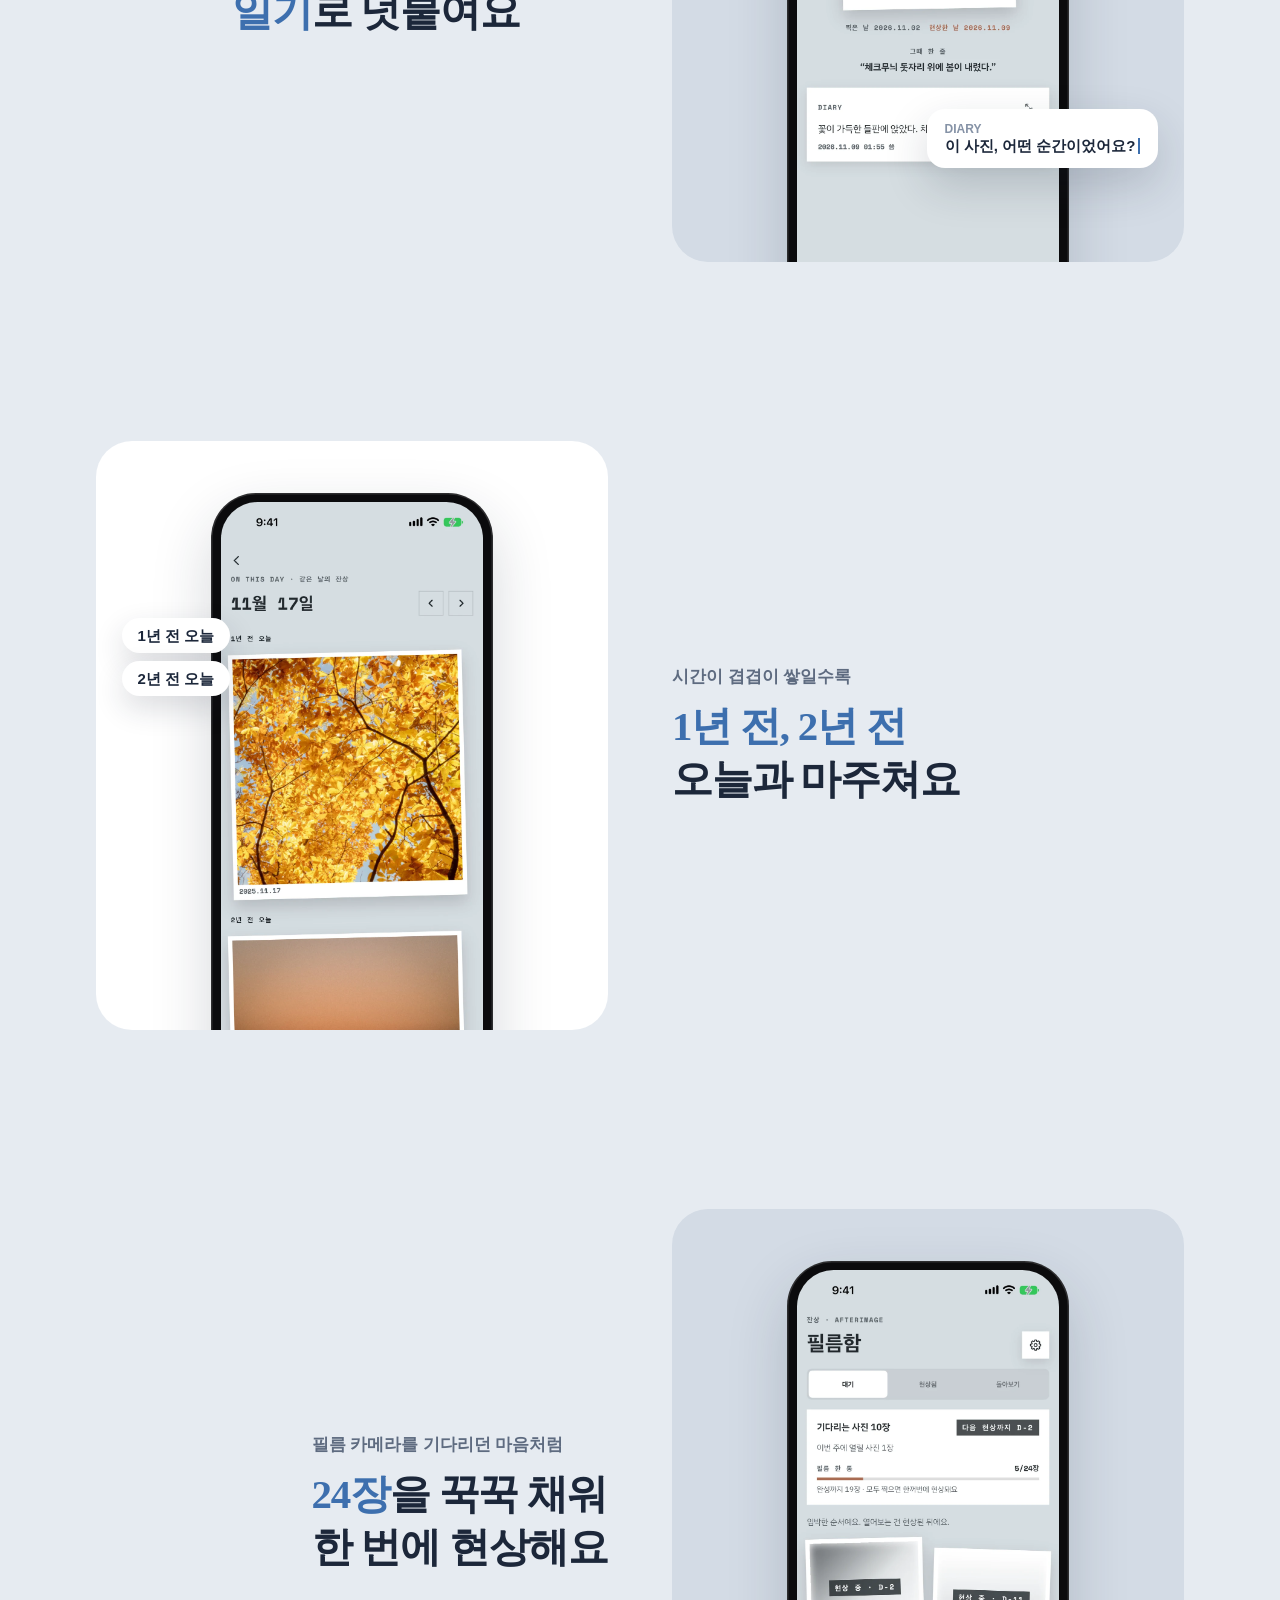
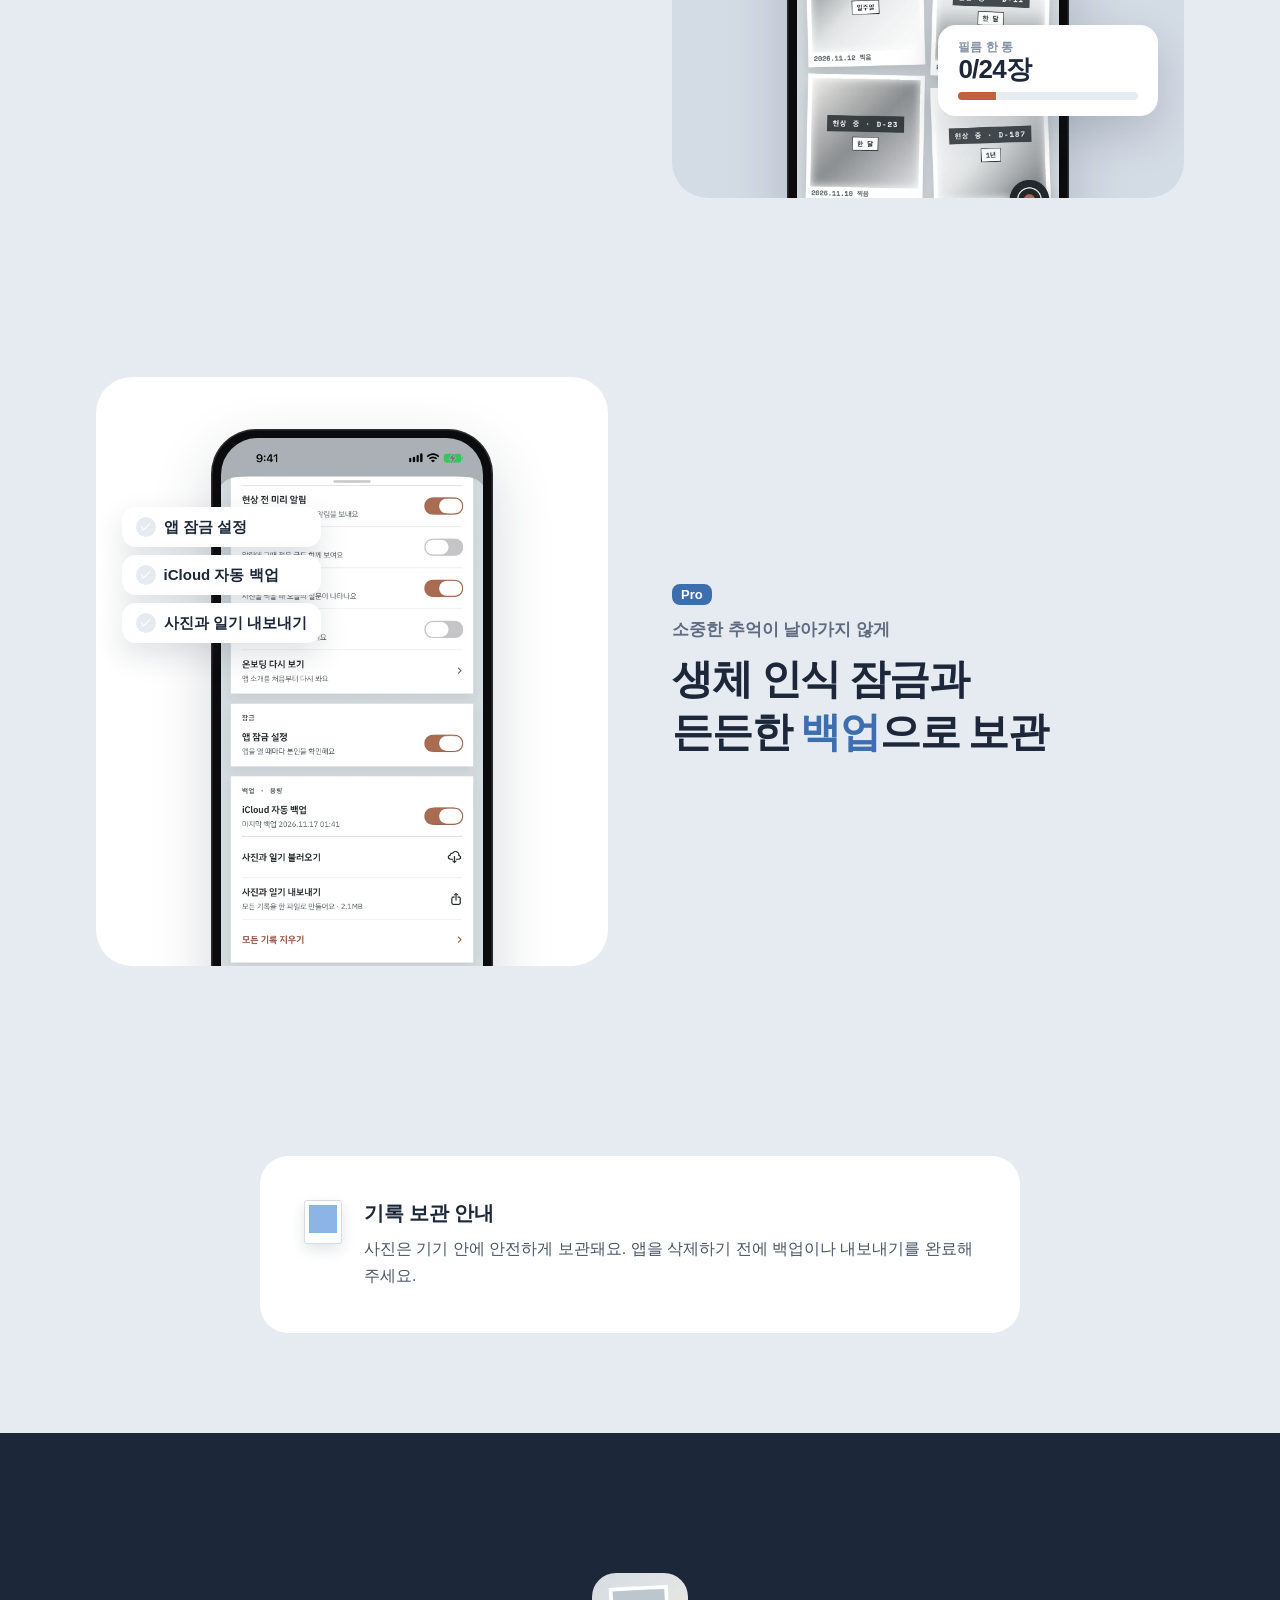
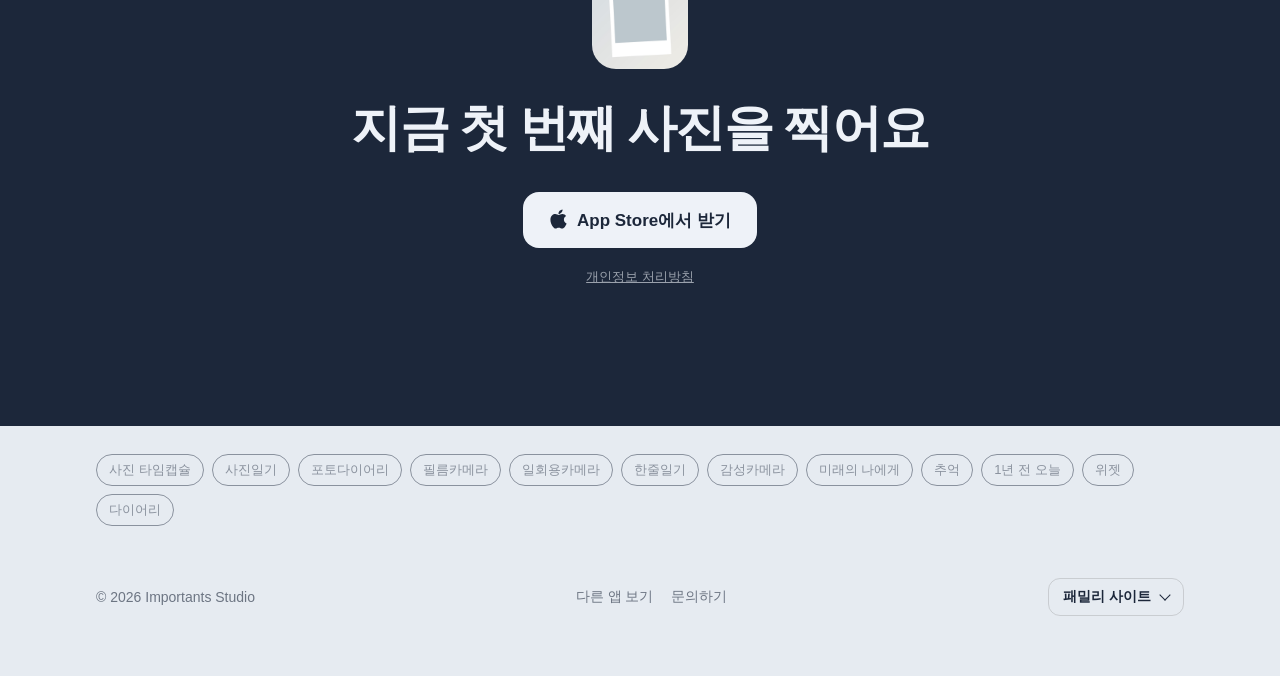
==== commit 63f5996c: "잔상 소개 페이지: App Store 버튼을 남색 + 애플 로고로(연한 하늘색은 바탕과 대비 약함, 사장님), 마무리 구간은 밝은 버튼 — 배포 전 Claude-Session: h" ====
--- a/docs/afterimage/index.html
+++ b/docs/afterimage/index.html
@@ -20,7 +20,7 @@
 @media(prefers-reduced-motion:reduce){.r{opacity:1;transform:none;transition:none}*{animation:none!important}}
 @media(min-width:641px){footer .fam ul{left:auto;right:0}}@media(max-width:640px){nav .links{display:none}}@media(min-width:1700px){body{zoom:1.15}}@media(min-width:1950px){body{zoom:1.3}}@media(min-width:2250px){body{zoom:1.5}}@media(min-width:2800px){body{zoom:1.75}}@import url('https://fonts.googleapis.com/css2?family=Nanum+Myeongjo:wght@700;800&display=swap');@import url('https://cdn.jsdelivr.net/gh/orioncactus/pretendard@v1.3.9/dist/web/variable/pretendardvariable-dynamic-subset.min.css');body{font-family:"Pretendard Variable",Pretendard,sans-serif;background:#E6EBF1;color:#1C273A}nav{background:rgba(28,39,58,.72);color:#EEF2F8}
 h1,h2,h3{font-family:"Nanum Myeongjo",serif}em{font-style:normal;color:#3D6FAE}.dark em{color:#8CB4E6}
-.btn.main,.btn.soon{background:#8CB4E6;color:#1C273A;opacity:1}
+.btn.main,.btn.soon{background:#1C273A;color:#fff;opacity:1;gap:10px;box-shadow:0 10px 24px rgba(28,39,58,.18)}.btn.main:hover{background:#2A3850}.btn.main:before{content:"";width:18px;height:22px;background:currentColor;-webkit-mask:url("data:image/svg+xml,%3Csvg xmlns='http://www.w3.org/2000/svg' viewBox='0 0 384 512'%3E%3Cpath d='M318.7 268.7c-.2-36.7 16.4-64.4 50-84.8-18.8-26.9-47.2-41.7-84.7-44.6-35.5-2.8-74.3 20.7-88.5 20.7-15 0-49.4-19.7-76.4-19.7C63.3 141.2 4 184.8 4 273.5q0 39.3 14.4 81.2c12.8 36.7 59 126.7 107.2 125.2 25.2-.6 43-17.9 75.8-17.9 31.8 0 48.3 17.9 76.4 17.9 48.6-.7 90.4-82.5 102.6-119.3-65.2-30.7-61.7-90-61.7-91.9zm-56.6-164.2c27.3-32.4 24.8-61.9 24-72.5-24.1 1.4-52 16.4-67.9 34.9-17.5 19.8-27.8 44.3-25.6 71.9 26.1 2 49.9-11.4 69.5-34.3z'/%3E%3C/svg%3E") center/contain no-repeat;mask:url("data:image/svg+xml,%3Csvg xmlns='http://www.w3.org/2000/svg' viewBox='0 0 384 512'%3E%3Cpath d='M318.7 268.7c-.2-36.7 16.4-64.4 50-84.8-18.8-26.9-47.2-41.7-84.7-44.6-35.5-2.8-74.3 20.7-88.5 20.7-15 0-49.4-19.7-76.4-19.7C63.3 141.2 4 184.8 4 273.5q0 39.3 14.4 81.2c12.8 36.7 59 126.7 107.2 125.2 25.2-.6 43-17.9 75.8-17.9 31.8 0 48.3 17.9 76.4 17.9 48.6-.7 90.4-82.5 102.6-119.3-65.2-30.7-61.7-90-61.7-91.9zm-56.6-164.2c27.3-32.4 24.8-61.9 24-72.5-24.1 1.4-52 16.4-67.9 34.9-17.5 19.8-27.8 44.3-25.6 71.9 26.1 2 49.9-11.4 69.5-34.3z'/%3E%3C/svg%3E") center/contain no-repeat;margin-top:-3px}.end .btn.main{background:#EEF2F8;color:#1C273A;box-shadow:none}.end .btn.main:hover{background:#fff}
 /* 글자만 현상(흐림 → 선명, 한 번). 이미지·카드는 흐림 없이 살짝 떠오름 */
 .tx.r,.end.r h2{opacity:0;filter:blur(12px);transform:none;transition:opacity 1.2s ease,filter 1.4s ease}.tx.r.on,.end.r.on h2{opacity:1;filter:blur(0)}.end.r{opacity:1;transform:none}
 .feat .vis{opacity:0;transform:translateY(28px);transition:opacity .9s ease,transform .9s cubic-bezier(.2,.7,.2,1)}.feat .vis.on{opacity:1;transform:none}
